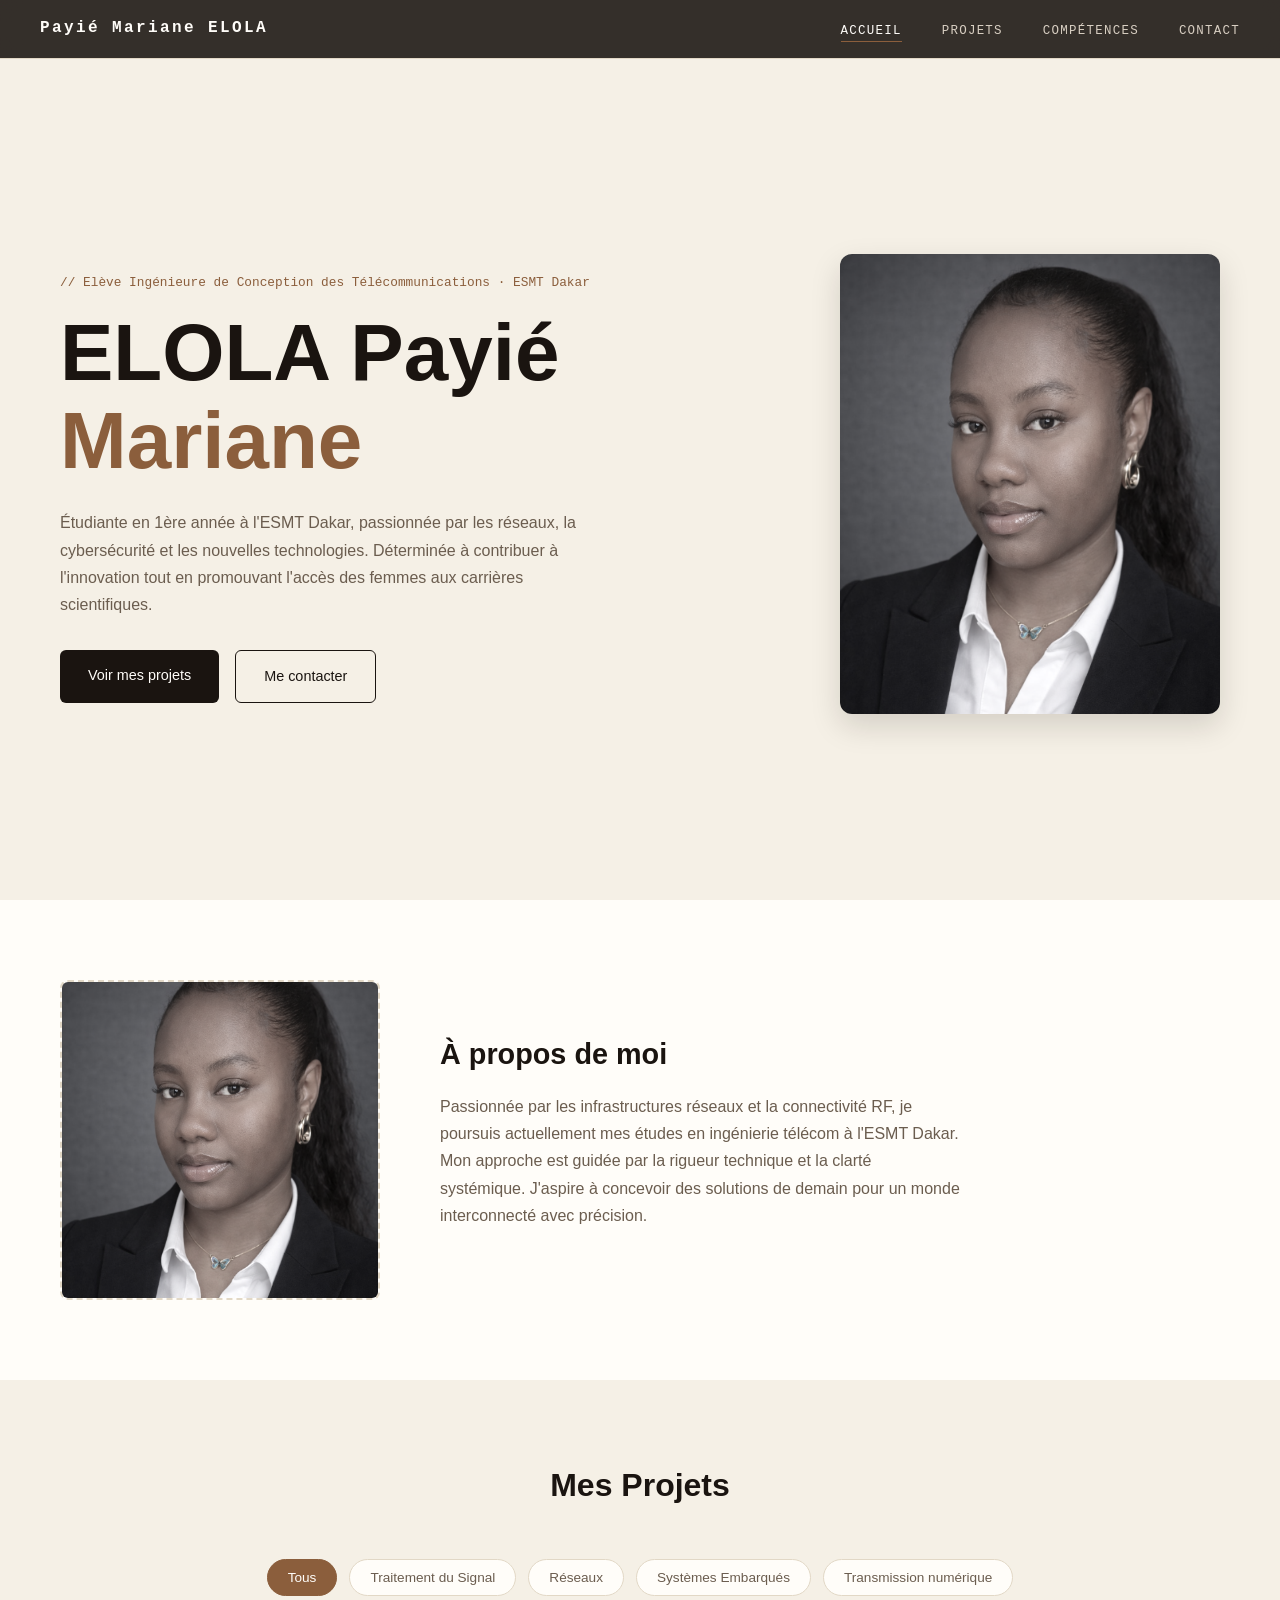
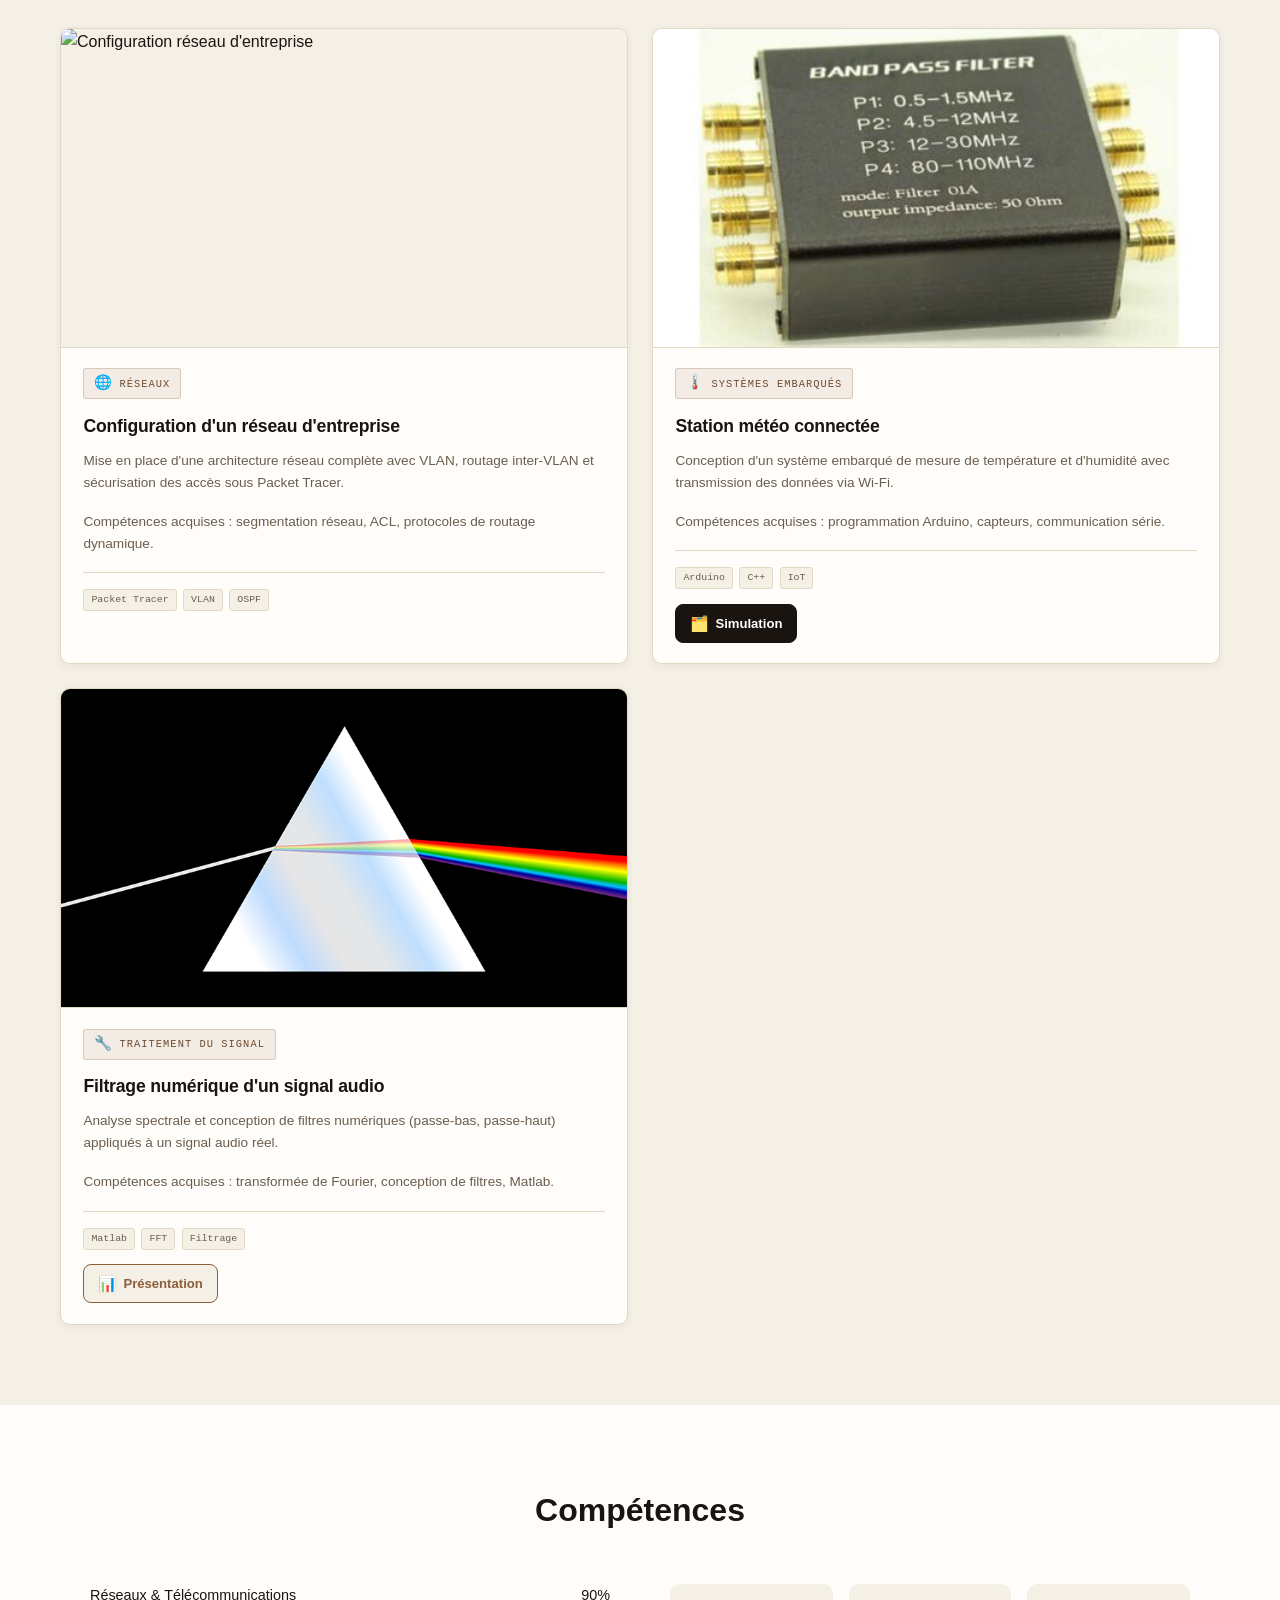
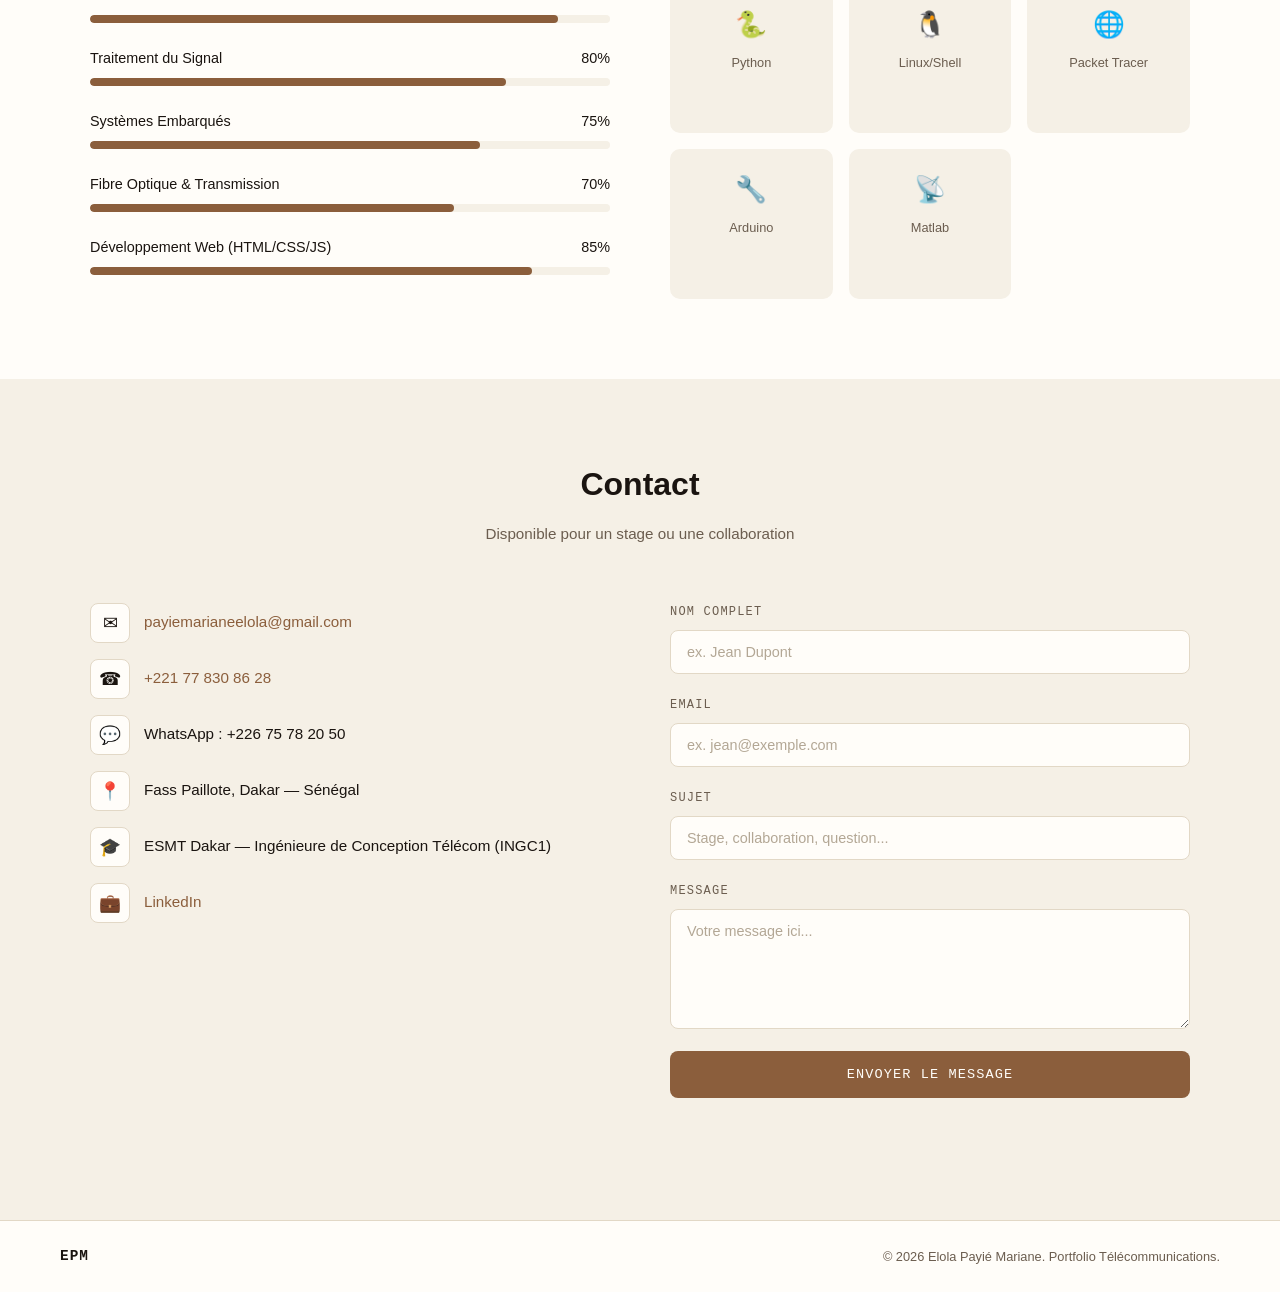
==== index.html @ bab3299c "Rename index_1.html to index.html" ====
<!doctype html>
<html lang="fr">
<head>
    <meta charset="utf-8">
    <meta name="viewport" content="width=device-width, initial-scale=1">
    <title>Elola Payié Mariane - Portfolio Télécommunications</title>
    <link rel="stylesheet" href="style.css">
</head>
<body>
  <!-- NAVBAR -->
  <header>
    <nav class="navbar">
      <a href="index.html" class="logo">Payié Mariane ELOLA</a>
      <button id="menuToggle" class="menu-toggle" aria-label="Ouvrir le menu de navigation" aria-expanded="false">
        <span></span>
        <span></span>
        <span></span>
      </button>
      <ul class="nav-links">
        <li><a href="#accueil" class="active">ACCUEIL</a></li>
        <li><a href="#projets">PROJETS</a></li>
        <li><a href="#competences">COMPÉTENCES</a></li>
        <li><a href="#contact">CONTACT</a></li>
      </ul>
    </nav>
  </header>

  <!-- HERO -->
  <section id="accueil" class="hero">
    <div class="hero-texte">
      <p class="surtitre">// Elève Ingénieure de Conception des Télécommunications · ESMT Dakar</p>
      <h1 class="titre-hero">
        ELOLA Payié<br>
        <span class="accent-bleu">Mariane</span>
      </h1>
      <p class="description-hero">
        Étudiante en 1ère année à l'ESMT Dakar, passionnée par les réseaux, la cybersécurité
        et les nouvelles technologies. Déterminée à contribuer à l'innovation tout en
        promouvant l'accès des femmes aux carrières scientifiques.
      </p>
      <div class="boutons-hero">
        <a href="#projets" class="btn btn-principal">Voir mes projets</a>
        <a href="#contact" class="btn btn-secondaire">Me contacter</a>
      </div>
    </div>

    <div class="hero-visuel">
      <img src="assets/photo-profil.png" alt="Elola Payié Mariane" class="photo-principale">
    </div>
  </section>

  <!-- À PROPOS -->
  <section id="apropos" class="apropos">
    <div class="apropos-image">
      <img src="assets/photo-profil.png" alt="Elola Payié Mariane">
    </div>
    <div class="apropos-texte">
      <h2>À propos de moi</h2>
      <p>
        Passionnée par les infrastructures réseaux et la connectivité RF, je poursuis actuellement
        mes études en ingénierie télécom à l'ESMT Dakar. Mon approche est guidée par la rigueur
        technique et la clarté systémique. J'aspire à concevoir des solutions de demain pour un
        monde interconnecté avec précision.
      </p>
    </div>
  </section>

  <!-- PROJETS -->
  <section id="projets" class="section-projets">
    <h2 class="titre-section">Mes Projets</h2>

    <!-- Onglets de filtre par matière -->
    <div class="tabs-nav">
      <button class="tab-btn active" data-filtre="tous">Tous</button>
      <button class="tab-btn" data-filtre="signal">Traitement du Signal</button>
      <button class="tab-btn" data-filtre="reseaux">Réseaux</button>
      <button class="tab-btn" data-filtre="embarque">Systèmes Embarqués</button>
      <button class="tab-btn" data-filtre="fibre">Transmission numérique</button>
    </div>

   
    <div class="grille-projets-portfolio">

      <!-- PROJET 1 -->
      <div class="carte-projet-portfolio" data-categorie="reseaux">
        <div class="image-projet-placeholder">
          <img src="assets/projets/doc_6a4921a5d332b4.07834984.pkt" alt="Configuration réseau d'entreprise">
        </div>
        <div class="contenu-carte-projet">
          <div class="badge-categorie">
            <span class="icone-badge">🌐</span>
            RÉSEAUX
          </div>
          <h3>Configuration d'un réseau d'entreprise</h3>
          <p>Mise en place d'une architecture réseau complète avec VLAN, routage inter-VLAN et sécurisation des accès sous Packet Tracer.</p>
          <p class="competences-projet">Compétences acquises : segmentation réseau, ACL, protocoles de routage dynamique.</p>
          <div class="tags-technologies">
            <span class="tag-tech">Packet Tracer</span>
            <span class="tag-tech">VLAN</span>
            <span class="tag-tech">OSPF</span>
          </div>
        </div>
      </div>

      <!-- PROJET 2 -->
      <div class="carte-projet-portfolio" data-categorie="embarque">
        <div class="image-projet-placeholder">
          <img src="assets/projets/exemple-embarque.jpg" alt="Système embarqué Arduino">
        </div>
        <div class="contenu-carte-projet">
          <div class="badge-categorie">
            <span class="icone-badge">🌡️</span>
            SYSTÈMES EMBARQUÉS
          </div>
          <h3>Station météo connectée</h3>
          <p>Conception d'un système embarqué de mesure de température et d'humidité avec transmission des données via Wi-Fi.</p>
          <p class="competences-projet">Compétences acquises : programmation Arduino, capteurs, communication série.</p>
          <div class="tags-technologies">
            <span class="tag-tech">Arduino</span>
            <span class="tag-tech">C++</span>
            <span class="tag-tech">IoT</span>
          </div>
          <div class="liens-documents-projet">
            <a href="assets/documents/Rapport_dht11.pdf" target="_blank" class="lien-document lien-document-principal">
              <span class="icone-document">🗂️</span> Simulation
            </a>
          </div>
        </div>
      </div>

      <!-- PROJET 3 -->
      <div class="carte-projet-portfolio" data-categorie="signal">
        <div class="image-projet-placeholder">
          <img src="assets/projets/exemple-signal.jpg" alt="Traitement du signal Matlab">
        </div>
        <div class="contenu-carte-projet">
          <div class="badge-categorie">
            <span class="icone-badge">🔧</span>
            TRAITEMENT DU SIGNAL
          </div>
          <h3>Filtrage numérique d'un signal audio</h3>
          <p>Analyse spectrale et conception de filtres numériques (passe-bas, passe-haut) appliqués à un signal audio réel.</p>
          <p class="competences-projet">Compétences acquises : transformée de Fourier, conception de filtres, Matlab.</p>
          <div class="tags-technologies">
            <span class="tag-tech">Matlab</span>
            <span class="tag-tech">FFT</span>
            <span class="tag-tech">Filtrage</span>
          </div>
          <div class="liens-documents-projet">
            <a href="assets/documents/doc_6a491d447d8225.35027566.pdf" target="_blank" class="lien-document lien-document-secondaire">
              <span class="icone-document">📊</span> Présentation
            </a>
          </div>
        </div>
      </div>

    </div>

    <p class="message-vide" id="messageAucunProjet" style="display: none;">
      Aucun projet dans cette matière pour le moment.
    </p>
  </section>

  <!-- COMPÉTENCES -->
<section id="competences" class="section-competences">
  <h2 class="titre-section">Compétences</h2>

  <div class="bloc-competences">

    <div class="barres-competences">
      <div class="barre-item">
        <div class="barre-label">
          <span>Réseaux &amp; Télécommunications</span>
          <span>90%</span>
        </div>
        <div class="barre-fond">
          <div class="barre-remplissage" style="width: 90%;"></div>
        </div>
      </div>

      <div class="barre-item">
        <div class="barre-label">
          <span>Traitement du Signal</span>
          <span>80%</span>
        </div>
        <div class="barre-fond">
          <div class="barre-remplissage" style="width: 80%;"></div>
        </div>
      </div>

      <div class="barre-item">
        <div class="barre-label">
          <span>Systèmes Embarqués</span>
          <span>75%</span>
        </div>
        <div class="barre-fond">
          <div class="barre-remplissage" style="width: 75%;"></div>
        </div>
      </div>

      <div class="barre-item">
        <div class="barre-label">
          <span>Fibre Optique &amp; Transmission</span>
          <span>70%</span>
        </div>
        <div class="barre-fond">
          <div class="barre-remplissage" style="width: 70%;"></div>
        </div>
      </div>

      <div class="barre-item">
        <div class="barre-label">
          <span>Développement Web (HTML/CSS/JS)</span>
          <span>85%</span>
        </div>
        <div class="barre-fond">
          <div class="barre-remplissage" style="width: 85%;"></div>
        </div>
      </div>
    </div>

    <div class="grille-outils">
      <div class="carte-outil"><span class="icone-outil">🐍</span><span>Python</span></div>
      <div class="carte-outil"><span class="icone-outil">🐧</span><span>Linux/Shell</span></div>
      <div class="carte-outil"><span class="icone-outil">🌐</span><span>Packet Tracer</span></div>
      <div class="carte-outil"><span class="icone-outil">🔧</span><span>Arduino</span></div>
      <div class="carte-outil"><span class="icone-outil">📡</span><span>Matlab</span></div>
    </div>
  </div>
</section>

  <!-- CONTACT -->
  <section id="contact" class="section contact">
    <div class="section-header">
      <h2>Contact</h2>
      <p class="section-sub">Disponible pour un stage ou une collaboration</p>
    </div>

    <div class="contact-layout">
      <div class="contact-info">
        <ul class="contact-list">
          <li>
            <span class="contact-icon">✉</span>
            <a href="mailto:payiemarianeelola@gmail.com">payiemarianeelola@gmail.com</a>
          </li>
          <li>
            <span class="contact-icon">☎</span>
            <a href="tel:+221778308628">+221 77 830 86 28</a>
          </li>
          <li>
            <span class="contact-icon">💬</span>
            <span>WhatsApp : +226 75 78 20 50</span>
          </li>
          <li>
            <span class="contact-icon">📍</span>
            <span>Fass Paillote, Dakar — Sénégal</span>
          </li>
          <li>
            <span class="contact-icon">🎓</span>
            <span>ESMT Dakar — Ingénieure de Conception Télécom (INGC1)</span>
          </li>
          <li>
            <span class="contact-icon">💼</span>
            <a href="https://www.linkedin.com/in/payié-mariane-elola-85a062267" target="_blank">LinkedIn</a>
          </li>
        </ul>
      </div>

      <!--
        FORMULAIRE via Formspree (aucun serveur nécessaire) :
        1. Crée un compte sur https://formspree.io
        2. Crée un "Form", copie l'URL du type https://formspree.io/f/xxxxxxx
        3. Remplace l'URL ci-dessous (action) par la tienne
      -->
      <form class="contact-form" id="contactForm" action="https://formspree.io/f/xkolazkb" method="POST" novalidate>
        <div class="form-group">
          <label for="name">Nom complet</label>
          <input type="text" id="name" name="name" placeholder="ex. Jean Dupont" required>
        </div>
        <div class="form-group">
          <label for="email">Email</label>
          <input type="email" id="email" name="_replyto" placeholder="ex. jean@exemple.com" required>
        </div>
        <div class="form-group">
          <label for="sujet">Sujet</label>
          <input type="text" id="sujet" name="_subject" placeholder="Stage, collaboration, question...">
        </div>
        <div class="form-group">
          <label for="message">Message</label>
          <textarea id="message" name="message" rows="5" placeholder="Votre message ici..." required></textarea>
        </div>
        <button type="submit" class="btn btn-primary full-width">Envoyer le message</button>
        <p class="form-note" id="formNote" role="status" aria-live="polite"></p>
      </form>
    </div>
  </section>

  <!-- FOOTER -->
  <footer class="footer-portfolio">
    <span class="logo-footer">EPM</span>
    <span class="copyright">&copy; 2026 Elola Payié Mariane. Portfolio Télécommunications.</span>
  </footer>

  <script src="js/app.js" defer></script>
</body>
</html>
---- style.css ----
/* ===========================================
   VARIABLES - BEIGE / NOIR / MARRON
   =========================================== */
:root {
  --fond: #f5f0e6;
  --blanc: #fffdf9;
  --navy: #1a1410;
  --bleu-accent: #8b5e3c;
  --bleu-accent-fonce: #6e4a2f;
  --texte-gris: #6b5d4f;
  --bordure: #e2d8c6;  
}

* {
  margin: 0;
  padding: 0;
  box-sizing: border-box;
}

body {
  font-family: 'Segoe UI', Arial, sans-serif;
  background-color: var(--fond);
  color: var(--navy);
  line-height: 1.6;
  padding-top: 76px;
}

a {
  text-decoration: none;
  color: inherit;
}
/* ===========================================
   NAVBAR
   =========================================== */
.navbar {
  position: fixed;
  top: 0; left: 0; right: 0;
  z-index: 100;
  display: flex;
  align-items: center;
  justify-content: space-between;
  padding: 1rem 2.5rem;
  background: rgba(26, 20, 16, 0.88);
  backdrop-filter: blur(12px);
  border-bottom: 1px solid var(--bordure);
  transition: 0.25s ease;
}

.navbar.scrolled {
  padding: 0.7rem 2.5rem;
  border-bottom-color: rgba(139, 94, 60, 0.35);
}

.logo {
  font-family: 'Courier New', monospace;
  font-size: 1rem;
  font-weight: 700;
  letter-spacing: 0.15em;
  color: var(--blanc);
  cursor: pointer;
  transition: color 0.25s ease;
}

.logo:hover {
  color: var(--bleu-accent);
}

.nav-links {
  list-style: none;
  display: flex;
  align-items: center;
  gap: 2.5rem;
}

.nav-links a {
  font-family: 'Courier New', monospace;
  font-size: 0.78rem;
  letter-spacing: 0.1em;
  color: #d8cfc2;
  text-transform: uppercase;
  transition: color 0.25s ease;
  position: relative;
}

.nav-links a::after {
  content: '';
  position: absolute;
  bottom: -4px; left: 0;
  width: 0; height: 1px;
  background: var(--bleu-accent);
  transition: width 0.25s ease;
}

.nav-links a:hover,
.nav-links a.active {
  color: var(--blanc);
}

.nav-links a:hover::after,
.nav-links a.active::after {
  width: 100%;
}

.menu-toggle {
  display: none;
  flex-direction: column;
  gap: 5px;
  background: none;
  border: none;
  cursor: pointer;
  padding: 4px;
  z-index: 101;
}

.menu-toggle span {
  display: block;
  width: 24px;
  height: 2px;
  background: var(--blanc);
  border-radius: 2px;
  transition: 0.25s ease;
}
/* ===========================================
   HERO
   =========================================== */
.hero {
    display: flex;
    align-items: center;
    justify-content: space-between;
    gap: 60px;
    padding: 80px 60px;
    background-color: var(--fond);
    min-height: calc(100vh - 76px);
}

.hero-texte {
  max-width: 560px;
}

.surtitre {
  color: var(--bleu-accent);
  font-family: 'Courier New', monospace;
  font-size: 0.8rem;
  margin-bottom: 16px;
}

.titre-hero {
  font-size: 5rem;
  font-weight: 800;
  color: var(--navy);
  line-height: 1.1;
  margin-bottom: 24px;
}

.accent-bleu {
  color: var(--bleu-accent);
}

.description-hero {
  color: var(--texte-gris);
  font-size: 1rem;
  line-height: 1.7;
  margin-bottom: 32px;
}

.boutons-hero {
  display: flex;
  gap: 16px;
}

.btn {
  padding: 14px 28px;
  border-radius: 6px;
  font-size: 0.9rem;
  border: none;
  cursor: pointer;
  font-family: inherit;
}

.btn-principal {
  background-color: var(--navy);
  color: var(--blanc);
}

.btn-principal:hover {
  background-color: var(--bleu-accent-fonce);
}

.btn-secondaire {
  background-color: transparent;
  border: 1px solid var(--navy);
  color: var(--navy);
}

.btn-secondaire:hover {
  background-color: var(--navy);
  color: var(--blanc);
}

.hero-visuel {
  flex-shrink: 0;
}

.photo-principale {
  width: 380px;
  height: 460px;
  object-fit: cover;
  border-radius: 12px;
  box-shadow: 0 12px 30px rgba(26, 20, 16, 0.15);
}

/* ===========================================
   TITRES DE SECTION / TAGS (communs)
   =========================================== */
.titre-section {
  text-align: center;
  font-size: 2rem;
  color: var(--navy);
  margin-bottom: 48px;
}

.tag {
  display: inline-block;
  background-color: var(--fond);
  color: var(--texte-gris);
  font-size: 0.78rem;
  padding: 6px 14px;
  border-radius: 20px;
  border: 1px solid var(--bordure);
}
/* ===========================================
   À PROPOS
   =========================================== */
.apropos {
  display: flex;
  align-items: center;
  gap: 60px;
  padding: 80px 60px;
  background-color: var(--blanc);
  }

.apropos-image {
  flex-shrink: 0;
  width: 320px;
  height: 320px;
  border: 2px dashed var(--bordure);
  border-radius: 8px;
  overflow: hidden;
}

.apropos-image img {
  width: 100%;
  height: 100%;
  object-fit: cover;
}

.apropos-texte h2 {
  font-size: 1.8rem;
  color: var(--navy);
  margin-bottom: 16px;
}

.apropos-texte p {
  color: var(--texte-gris);
  line-height: 1.7;
  margin-bottom: 20px;
  max-width: 520px;
}

.tags-apropos {
  display: flex;
  gap: 10px;
  flex-wrap: wrap;
}
/* ===========================================
   PROJETS
   =========================================== */
.section-projets {
  padding: 80px 60px;
  background-color: var(--fond);
}

.grille-projets-portfolio {
  display: grid;
  grid-template-columns: repeat(auto-fill, minmax(380px, 1fr));
  gap: 1.5rem;
  max-width: 1350px;
  margin: 0 auto;
}

.carte-projet-portfolio {
  background-color: var(--blanc);
  border: 1px solid var(--bordure);
  border-radius: 10px;
  overflow: hidden;
  position: relative;
  box-shadow: 0 2px 8px rgba(26, 20, 16, 0.06);
  transition: transform 0.25s ease, 
  box-shadow 0.25s ease, border-color 0.25s ease;
}

.carte-projet-portfolio::before {
  content: '';
  position: absolute;
  top: 0; left: 0; right: 0;
  height: 2px;
  background: var(--bleu-accent);
  transform: scaleX(0);
  transform-origin: left;
  transition: transform 0.25s ease;
}

.carte-projet-portfolio:hover {
  border-color: rgba(139, 94, 60, 0.35);
  transform: translateY(-4px);
  box-shadow: 0 12px 40px rgba(139, 94, 60, 0.15);
}

.carte-projet-portfolio:hover::before {
  transform: scaleX(1);
}

/* Zone image en 16:9 */
.image-projet-placeholder {
  position: relative;
  aspect-ratio: 16 / 9;
  background-color: var(--fond);
  overflow: hidden;
  border-bottom: 1px solid var(--bordure);
}

.image-projet-placeholder img {
  width: 100%;
  height: 100%;
  object-fit: cover;
  position: absolute;
  inset: 0;
}

.contenu-carte-projet {
  padding: 1.3rem 1.4rem;
}
/* Badge de catégorie (haut de carte) */
.badge-categorie {
  display: inline-flex;
  align-items: center;
  gap: 6px;
  font-family: 'Courier New', monospace;
  font-size: 0.65rem;
  letter-spacing: 0.1em;
  text-transform: uppercase;
  padding: 3px 10px;
  border-radius: 3px;
  background: rgba(139, 94, 60, 0.1);
  color: var(--bleu-accent-fonce);
  border: 1px solid rgba(139, 94, 60, 0.25);
  margin-bottom: 0.8rem;
}
.icone-badge {
  font-size: 0.9rem;
}

.contenu-carte-projet h3 {
  font-size: 1.1rem;
  font-weight: 600;
  color: var(--navy);
  margin-bottom: 0.6rem;
  letter-spacing: -0.01em;
}

.contenu-carte-projet p {
  font-size: 0.85rem;
  color: var(--texte-gris);
  line-height: 1.6;
  margin-bottom: 1.1rem;
}
.competences-projet {
  font-size: 0.85rem;
  color: var(--texte-gris);
  line-height: 1.6;
  margin-bottom: 1.1rem;
}
/* Tags de technologies */
.tags-technologies {
  display: flex;
  gap: 0.4rem;
  flex-wrap: wrap;
  padding-top: 1rem;
  border-top: 1px solid var(--bordure);
  margin-bottom: 0.9rem;
}

.tag-tech {
  font-family: 'Courier New', monospace;
  font-size: 0.62rem;
  color: var(--texte-gris);
  background-color: var(--fond);
  padding: 2px 7px;
  border-radius: 3px;
  border: 1px solid var(--bordure);
}
/* Liens documents (rapport / présentation / simulation) */
.liens-documents-projet {
  display: flex;
  gap: 0.4rem;
  flex-wrap: wrap;
}

.lien-document {
  display: inline-flex;
  align-items: center;
  gap: 5px;
  font-size: 0.75rem;
  padding: 5px 12px;
  border-radius: 14px;
  border: 1px solid var(--bordure);
  color: var(--bleu-accent);
  background-color: var(--fond);
  transition: background-color 0.2s ease;
}

.lien-document:hover {
  background-color: var(--bordure);
}

.lien-document-principal {
  background-color: var(--bleu-accent);
  color: var(--blanc);
  border-color: var(--bleu-accent);
}

.lien-document-principal:hover {
  background-color: var(--bleu-accent-fonce);
}

.icone-document {
  font-size: 0.8rem;
}
/* ===========================================
   COMPÉTENCES
   =========================================== */
.section-competences {
  padding: 80px 60px;
  background-color: var(--blanc);
}

.bloc-competences {
  display: flex;
  gap: 60px;
  max-width: 1100px;
  margin: 0 auto;
  flex-wrap: wrap;
}

.barres-competences {
  flex: 1;
  min-width: 300px;
}

.barre-item {
  margin-bottom: 24px;
}

.barre-label {
  display: flex;
  justify-content: space-between;
  font-size: 0.9rem;
  color: var(--navy);
  margin-bottom: 8px;
}

.barre-fond {
  background-color: var(--fond);
  border-radius: 20px;
  height: 8px;
  overflow: hidden;
}

.barre-remplissage {
  background-color: var(--bleu-accent);
  height: 100%;
  border-radius: 20px;
  transition: width 1s ease;
}

.grille-outils {
  flex: 1;
  min-width: 300px;
  display: grid;
  grid-template-columns: repeat(3, 1fr);
  gap: 16px;
}

.carte-outil {
  display: flex;
  flex-direction: column;
  align-items: center;
  gap: 8px;
  padding: 20px 10px;
  background-color: var(--fond);
  border-radius: 10px;
  font-size: 0.8rem;
  color: var(--texte-gris);
  transition: background-color 0.2s ease, transform 0.2s ease;
}

.carte-outil:hover {
  background-color: var(--bordure);
  transform: translateY(-3px);
}

.icone-outil {
  font-size: 1.6rem;
}
/* ===========================================
   FOOTER
   =========================================== */
.footer-portfolio {
  display: flex;
  justify-content: space-between;
  align-items: center;
  padding: 24px 60px;
  background-color: var(--blanc);
  border-top: 1px solid var(--bordure);
}

.logo-footer {
  font-family: 'Courier New', monospace;
  font-weight: 700;
  color: var(--navy);
  font-size: 0.9rem;
  letter-spacing: 1px;
}

.copyright {
  color: var(--texte-gris);
  font-size: 0.8rem;
}
/* ===========================================
   CONTACT 
   =========================================== */
.section.contact {
  padding: 80px 60px;
  background-color: var(--fond);
}

.section-header {
  text-align: center;
  max-width: 600px;
  margin: 0 auto 56px;
}

.section-tag {
  display: block;
  font-family: 'Courier New', monospace;
  font-size: 0.85rem;
  letter-spacing: 0.15em;
  color: var(--bleu-accent);
  margin-bottom: 8px;
}

.section-header h2 {
  font-size: 2rem;
  color: var(--navy);
  margin-bottom: 12px;
}

.section-sub {
  color: var(--texte-gris);
  font-size: 0.95rem;
}

.contact-layout {
  display: flex;
  gap: 60px;
  max-width: 1100px;
  margin: 0 auto;
  flex-wrap: wrap;
}
/* COLONNE INFOS */
.contact-info {
  flex: 1;
  min-width: 280px;
}

.contact-intro {
  color: var(--texte-gris);
  line-height: 1.7;
  margin-bottom: 32px;
}

.contact-list {
  list-style: none;
  display: flex;
  flex-direction: column;
  gap: 16px;
}

.contact-list li {
  display: flex;
  align-items: center;
  gap: 14px;
}

.contact-icon {
  flex-shrink: 0;
  width: 40px;
  height: 40px;
  display: flex;
  align-items: center;
  justify-content: center;
  background-color: var(--blanc);
  border: 1px solid var(--bordure);
  border-radius: 8px;
  font-size: 1.1rem;
}

.contact-list li a {
  color: var(--bleu-accent);
  font-size: 0.95rem;
  transition: color 0.2s ease;
}

.contact-list li a:hover {
  color: var(--bleu-accent-fonce);
  text-decoration: underline;
}

.contact-list li span:not(.contact-icon) {
  color: var(--navy);
  font-size: 0.95rem;
}
/* COLONNE FORMULAIRE */
.contact-form {
  flex: 1;
  min-width: 320px;
  display: flex;
  flex-direction: column;
  gap: 22px;
}

.form-group {
  display: flex;
  flex-direction: column;
}

.form-group label {
  font-family: 'Courier New', monospace;
  font-size: 0.75rem;
  letter-spacing: 0.1em;
  text-transform: uppercase;
  color: var(--texte-gris);
  margin-bottom: 8px;
}

.form-group input,
.form-group textarea {
  padding: 13px 16px;
  border: 1px solid var(--bordure);
  border-radius: 8px;
  background-color: var(--blanc);
  font-family: inherit;
  font-size: 0.9rem;
  color: var(--navy);
  transition: border-color 0.2s ease, box-shadow 0.2s ease;
}

.form-group input::placeholder,
.form-group textarea::placeholder {
  color: #b3a795;
}

.form-group input:focus,
.form-group textarea:focus {
  outline: none;
  border-color: var(--bleu-accent);
  box-shadow: 0 0 0 3px rgba(139, 94, 60, 0.12);
}

.form-group textarea {
  resize: vertical;
  min-height: 120px;
}

.btn-primary.full-width {
  width: 100%;
  background-color: var(--bleu-accent);
  color: var(--blanc);
  padding: 16px;
  border-radius: 8px;
  font-family: 'Courier New', monospace;
  font-size: 0.85rem;
  letter-spacing: 0.08em;
  text-transform: uppercase;
  border: none;
  cursor: pointer;
  transition: background-color 0.2s ease;
}

.btn-primary.full-width:hover {
  background-color: var(--bleu-accent-fonce);
}

.form-note {
  font-size: 0.85rem;
  color: var(--texte-gris);
  text-align: center;
  min-height: 20px;
}
/* ===========================================
   REVEAL AU SCROLL
   =========================================== */
.reveal {
  opacity: 0;
  transform: translateY(24px);
  transition: opacity 0.6s ease, transform 0.6s ease;
}

.reveal.visible {
  opacity: 1;
  transform: translateY(0);
}
/* ===========================================
   ONGLETS (tabs)
   =========================================== */
.tabs-nav {
  display: flex;
  gap: 12px;
  justify-content: center;
  margin-bottom: 32px;
  flex-wrap: wrap;
}

.tab-btn {
  padding: 10px 20px;
  border: 1px solid var(--bordure);
  border-radius: 20px;
  background-color: var(--blanc);
  color: var(--texte-gris);
  font-size: 0.85rem;
  cursor: pointer;
  transition: 0.2s ease;
}

.tab-btn.active,
.tab-btn:hover {
  background-color: var(--bleu-accent);
  color: var(--blanc);
  border-color: var(--bleu-accent);
}

.module-panel.active {
  display: block;
}
/* ===========================================
   RESPONSIVE
   =========================================== */
@media (max-width: 900px) {
  .hero {
    flex-direction: column;
    padding: 48px 24px;
    text-align: center;
  }

  .hero-visuel {
    order: -1;
  }

  .photo-principale {
    width: 240px;
    height: 240px;
    border-radius: 50%;
  }

  .boutons-hero {
    justify-content: center;
  }

  .titre-hero {
    font-size: 2.8rem;
  }

  .hero-texte {
    max-width: 100%;
  }

  .apropos,
  .section-competences {
  padding: 48px 24px;
}

.bloc-competences {
  flex-direction: column;
}

  .section.contact {
    padding: 48px 24px;
  }

  .contact-layout {
    flex-direction: column;
    gap: 40px;
  }


  .apropos-image {
    width: 100%;
    height: 260px;
  }

  .section-projets,

  .footer-portfolio {
    flex-direction: column;
    gap: 10px;
    text-align: center;
    padding: 20px;
  }

  .navbar {
    padding: 0.9rem 1.2rem;
  }

  .logo {
    font-size: 0.9rem;
    letter-spacing: 0.08em;
  }

  .menu-toggle {
    display: flex;
  }

  .nav-links {
    position: fixed;
    top: 76px;
    left: 0;
    right: 0;
    flex-direction: column;
    background: rgba(26, 20, 16, 0.97);
    padding: 0 24px;
    gap: 20px;
    max-height: 0;
    opacity: 0;
    overflow: hidden;
    pointer-events: none;
    transition: max-height 0.3s ease, opacity 0.25s ease, padding 0.3s ease;
  }

  .nav-links.open {
    max-height: 400px;
    opacity: 1;
    padding: 24px;
    pointer-events: auto;
  }
}
/* ===========================================
   ESPACE ADMIN — CONTENU GÉNÉRAL
   =========================================== */
.contenu {
  max-width: 1100px;
  margin: 0 auto;
  padding: 60px 24px;
}

.contenu h1 {
  font-size: 1.8rem;
  color: var(--navy);
  margin-bottom: 32px;
}

.contenu-connexion {
  max-width: 420px;
  padding: 100px 24px;
}
/* ===========================================
   FORMULAIRE DE CONNEXION
   =========================================== */
.formulaire-connexion {
  display: flex;
  flex-direction: column;
  gap: 6px;
  background-color: var(--blanc);
  border: 1px solid var(--bordure);
  border-radius: 10px;
  padding: 32px;
}

.formulaire-connexion label {
  font-size: 0.8rem;
  letter-spacing: 0.05em;
  color: var(--texte-gris);
  margin-top: 14px;
}

.formulaire-connexion input {
  padding: 12px 14px;
  border: 1px solid var(--bordure);
  border-radius: 6px;
  background-color: var(--fond);
  font-family: inherit;
  font-size: 0.9rem;
  color: var(--navy);
  margin-top: 6px;
}

.formulaire-connexion input:focus {
  outline: none;
  border-color: var(--bleu-accent);
}

.btn-valider {
  margin-top: 24px;
  background-color: var(--navy);
  color: var(--blanc);
  padding: 12px 20px;
  border-radius: 6px;
  text-align: center;
  display: inline-block;
  transition: background-color 0.25s ease;
}

.btn-valider:hover {
  background-color: var(--bleu-accent-fonce);
}

.message-erreur {
  color: #b3261e;
  background-color: #fbe9e7;
  border: 1px solid #f2c2bc;
  border-radius: 6px;
  padding: 10px 14px;
  font-size: 0.85rem;
  margin-top: 20px;
}

.message-succes {
  color: #2e7d32;
  background-color: #e8f5e9;
  border: 1px solid #c3e6c5;
  border-radius: 6px;
  padding: 10px 14px;
  font-size: 0.85rem;
  margin-top: 20px;
}

/* ===========================================
   FORMULAIRES ADMIN (ajouter / modifier un projet)
   =========================================== */
.page-formulaire {
  max-width: 640px;
  margin: 0 auto;
  padding: 60px 24px;
}

.section-documents-existants {
  max-width: 640px;
  margin: 32px auto 0;
  padding: 0 24px;
}

.sous-titre-section {
  font-size: 1.1rem;
  color: var(--navy);
  margin-bottom: 12px;
}

.formulaire-admin {
  display: flex;
  flex-direction: column;
  gap: 20px;
  background-color: var(--blanc);
  border: 1px solid var(--bordure);
  border-radius: 10px;
  padding: 32px;
}

.formulaire-admin .btn {
  align-self: flex-start;
}

.champ-groupe {
  flex: 1;
  min-width: 200px;
  display: flex;
  flex-direction: column;
}

.champ-groupe label {
  font-size: 0.75rem;
  letter-spacing: 1px;
  color: var(--texte-gris);
  margin-bottom: 6px;
}

.champ-groupe input,
.champ-groupe textarea,
.champ-groupe select {
  padding: 12px 14px;
  border: 1px solid var(--bordure);
  border-radius: 6px;
  background-color: var(--blanc);
  font-family: inherit;
  font-size: 0.9rem;
  color: var(--navy);
}

.champ-groupe input:focus,
.champ-groupe textarea:focus,
.champ-groupe select:focus {
  outline: none;
  border-color: var(--bleu-accent);
}

.champ-groupe input[type="file"] {
  padding: 8px;
  cursor: pointer;
}

/* Bouton "Choisir un fichier" - stylisé via le pseudo-élément du navigateur */
.champ-groupe input[type="file"]::file-selector-button,
.champ-groupe input[type="file"]::-webkit-file-upload-button {
  background-color: var(--navy);
  color: var(--blanc);
  border: none;
  border-radius: 6px;
  padding: 8px 14px;
  font-family: inherit;
  font-size: 0.82rem;
  cursor: pointer;
  margin-right: 12px;
  transition: background-color 0.2s ease;
}

.champ-groupe input[type="file"]::file-selector-button:hover,
.champ-groupe input[type="file"]::-webkit-file-upload-button:hover {
  background-color: var(--bleu-accent-fonce);
}

/* Flèche personnalisée pour le menu déroulant "Matière" */
.champ-groupe select {
  appearance: none;
  -webkit-appearance: none;
  -moz-appearance: none;
  background-image: url("data:image/svg+xml;utf8,<svg xmlns='http://www.w3.org/2000/svg' viewBox='0 0 20 20' fill='%236b5d4f'><path d='M5.25 7.5l4.75 5 4.75-5z'/></svg>");
  background-repeat: no-repeat;
  background-position: right 14px center;
  background-size: 14px;
  padding-right: 38px;
  cursor: pointer;
}

.apercu-image {
  width: 100%;
  max-width: 260px;
  border-radius: 8px;
  border: 1px solid var(--bordure);
  margin-top: 8px;
  object-fit: cover;
}

/* ===========================================
   TABLEAU DE BORD ADMIN
   =========================================== */
.barre-actions-admin {
  margin-bottom: 32px;
}

.grille-projets {
  display: grid;
  grid-template-columns: repeat(auto-fit, minmax(260px, 1fr));
  gap: 24px;
}

.carte-projet {
  background-color: var(--blanc);
  border: 1px solid var(--bordure);
  border-radius: 10px;
  overflow: hidden;
  display: flex;
  flex-direction: column;
}

.image-projet {
  width: 100%;
  height: 190px;
  object-fit: cover;
  object-position: center;
  border-bottom: 1px solid var(--bordure);
}

.libelle-projet {
  font-size: 1.05rem;
  color: var(--navy);
  padding: 16px 18px 6px;
}

.description-courte {
  color: var(--texte-gris);
  font-size: 0.85rem;
  line-height: 1.5;
  padding: 0 18px 16px;
  flex-grow: 1;
}

.actions-admin {
  display: flex;
  gap: 10px;
  padding: 0 18px 18px;
}

.btn-modifier,
.btn-supprimer {
  flex: 1;
  text-align: center;
  padding: 9px 14px;
  border-radius: 6px;
  font-size: 0.82rem;
  border: none;
  cursor: pointer;
  font-family: inherit;
  transition: background-color 0.2s ease;
}

.btn-modifier {
  background-color: var(--fond);
  color: var(--navy);
  border: 1px solid var(--bordure);
}

.btn-modifier:hover {
  background-color: var(--bordure);
}

.btn-supprimer {
  background-color: #fbe9e7;
  color: #b3261e;
}

.btn-supprimer:hover {
  background-color: #f2c2bc;
}

.form-suppression {
  flex: 1;
}

.form-suppression .btn-supprimer {
  width: 100%;
}

.liste-documents {
  list-style: none;
  display: flex;
  flex-direction: column;
  gap: 8px;
  margin-top: 6px;
}

.liste-documents li {
  display: flex;
  align-items: center;
  justify-content: space-between;
  background-color: var(--fond);
  border: 1px solid var(--bordure);
  border-radius: 6px;
  padding: 8px 12px;
}

.liste-documents li a {
  color: var(--bleu-accent);
  font-size: 0.85rem;
}

.liste-documents li a:hover {
  text-decoration: underline;
}

.btn-suppr-doc {
  background: none;
  border: none;
  color: #a13d3d;
  cursor: pointer;
  font-size: 0.9rem;
  padding: 2px 6px;
}

.form-suppression-document {
  display: flex;
}

.texte-discret {
  color: var(--texte-gris);
  font-size: 0.85rem;
  font-style: italic;
}

.liens-documents-projet {
  display: flex;
  gap: 10px;
  flex-wrap: wrap;
  padding: 0;
}

.lien-document {
  display: inline-flex;
  align-items: center;
  gap: 6px;
  font-size: 0.82rem;
  font-weight: 600;
  border-radius: 8px;
  padding: 8px 14px;
  transition: background-color 0.2s ease, transform 0.2s ease;
}

/* Rapport / Présentation : boutons secondaires, clairs */
.lien-document-secondaire {
  background-color: var(--fond);
  border: 1px solid var(--bleu-accent);
  color: var(--bleu-accent);
}

.lien-document-secondaire:hover {
  background-color: var(--bleu-accent);
  color: var(--blanc);
  transform: translateY(-2px);
}

/* Simulation / fichier de travail : bouton principal, foncé */
.lien-document-principal {
  background-color: var(--navy);
  border: 1px solid var(--navy);
  color: var(--blanc);
}

.lien-document-principal:hover {
  background-color: var(--bleu-accent-fonce);
  transform: translateY(-2px);
}

.icone-document {
  font-size: 0.95rem;
  line-height: 1;
}
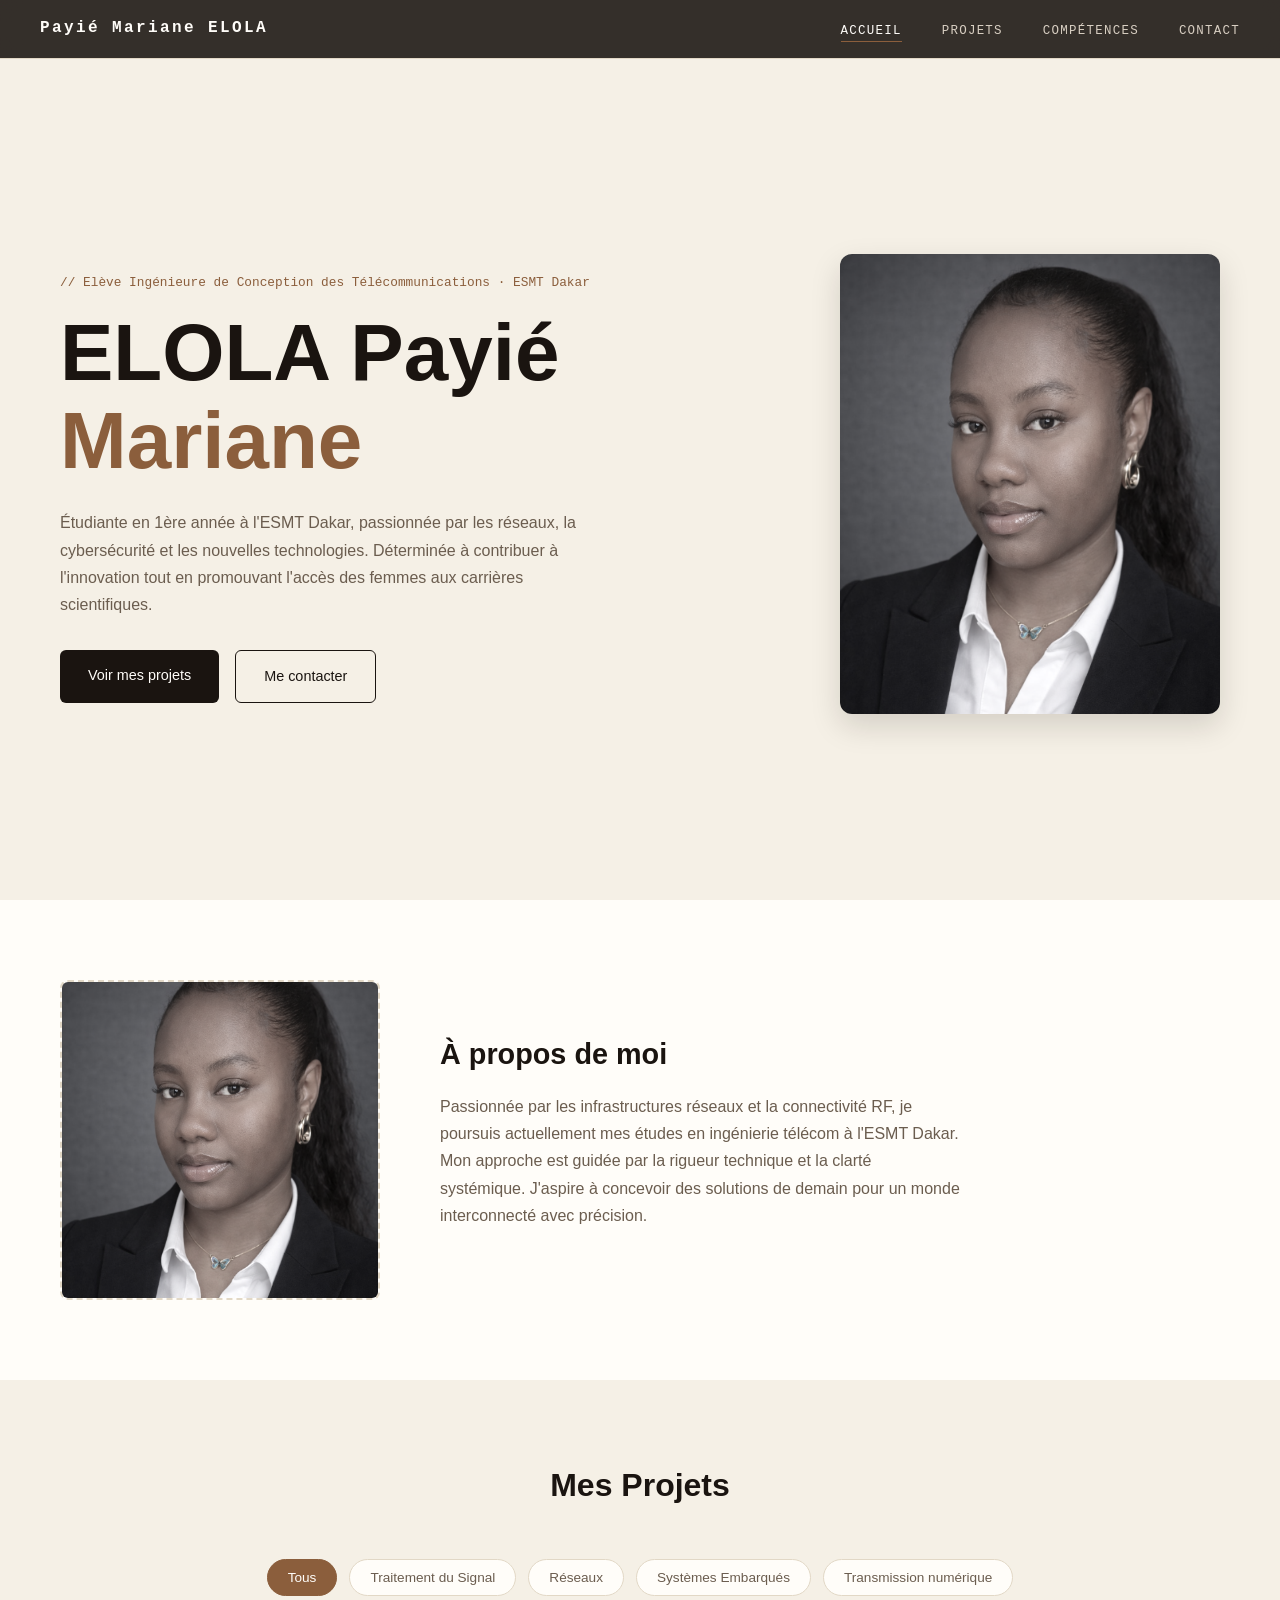
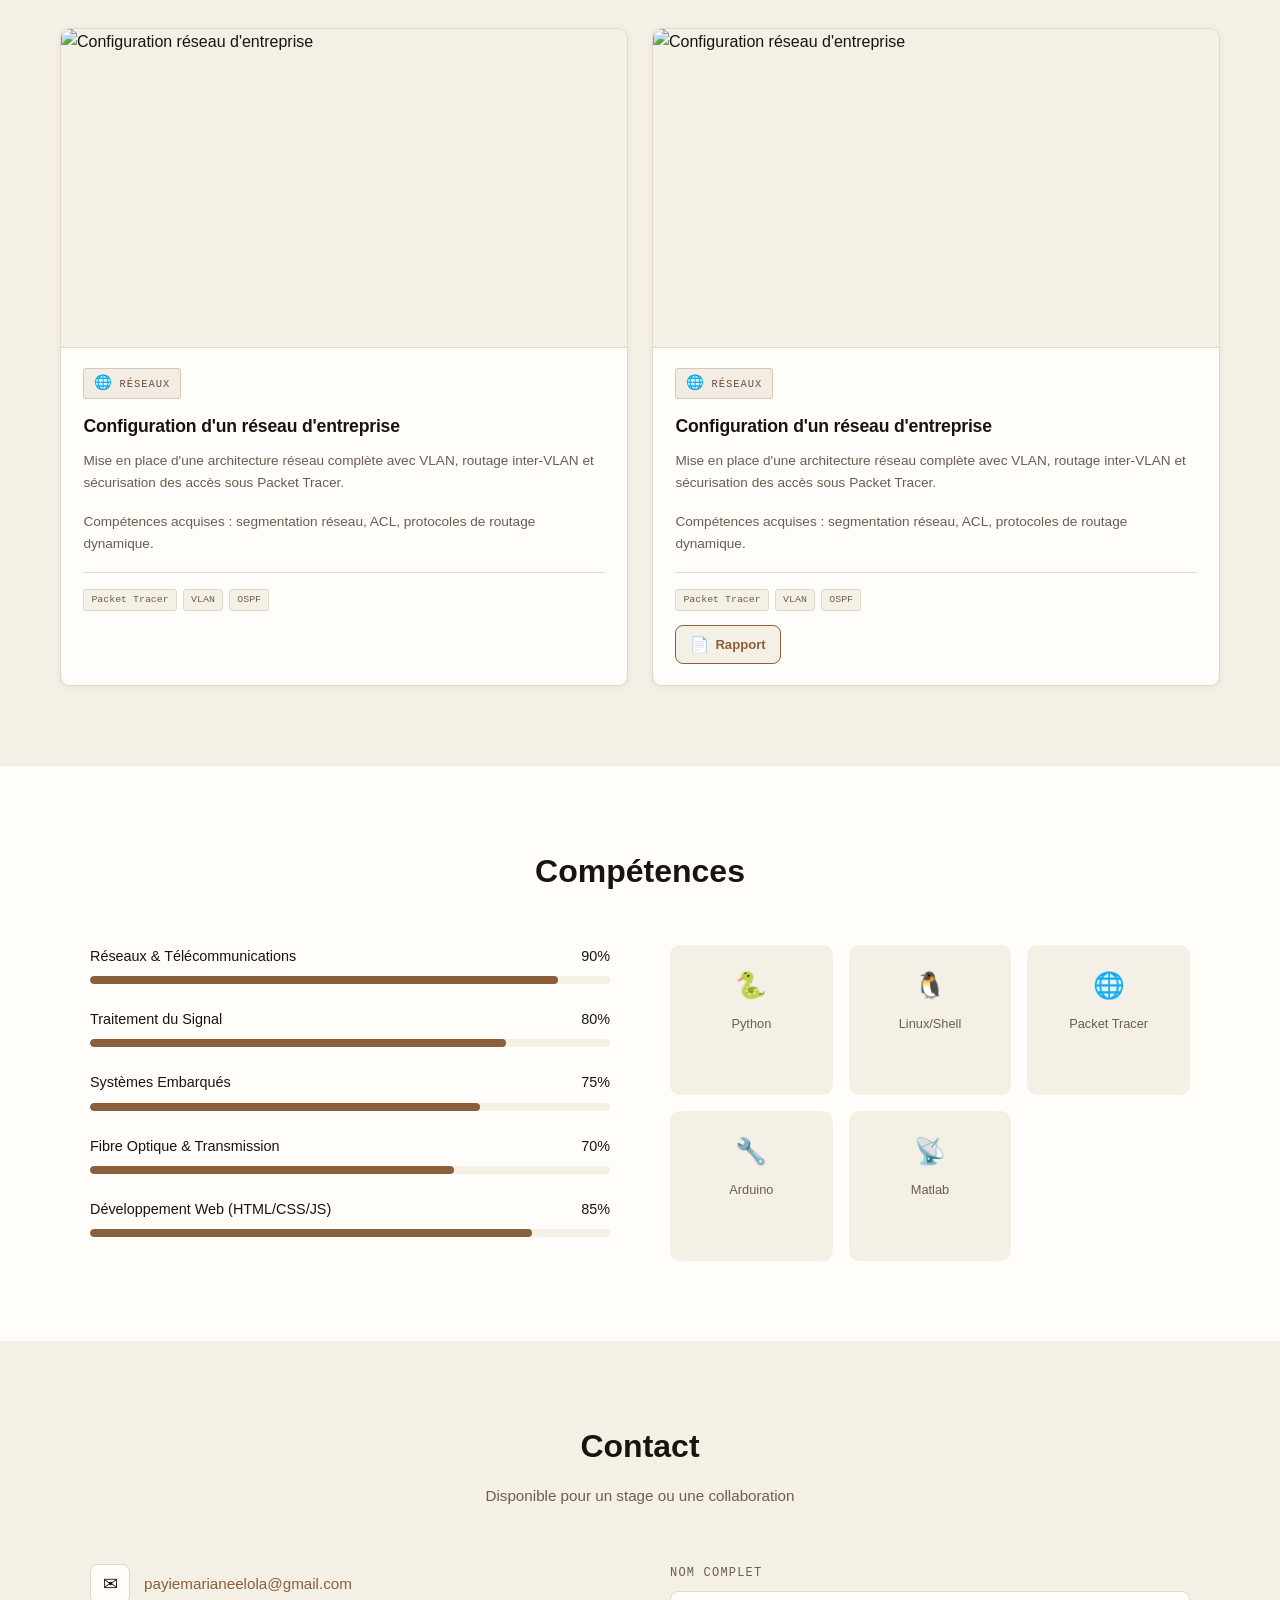
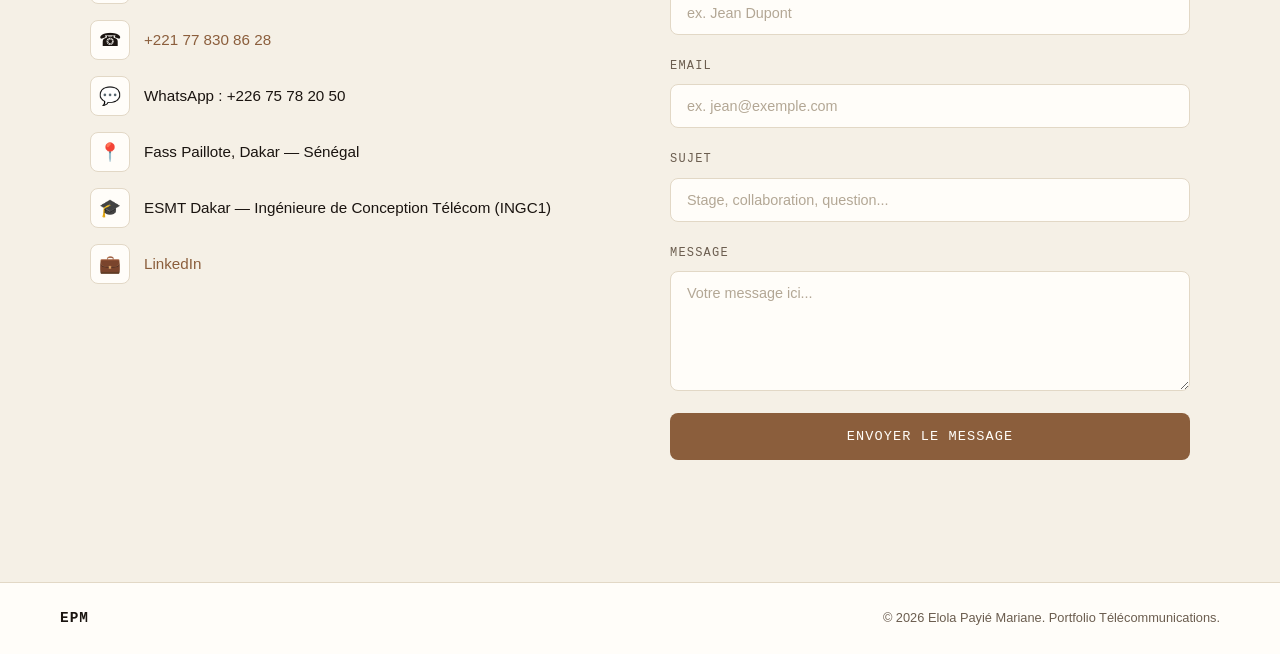
==== commit f6d675fd: "Update index.html" ====
--- a/index.html
+++ b/index.html
@@ -84,7 +84,7 @@
       <!-- PROJET 1 -->
       <div class="carte-projet-portfolio" data-categorie="reseaux">
         <div class="image-projet-placeholder">
-          <img src="assets/projets/doc_6a4921a5d332b4.07834984.pkt" alt="Configuration réseau d'entreprise">
+          <img src="assets/projets/exemple-reseaux.png doc_6a4921a5d332b4.07834984.pkt" alt="Configuration réseau d'entreprise">
         </div>
         <div class="contenu-carte-projet">
           <div class="badge-categorie">
@@ -103,52 +103,26 @@
       </div>
 
       <!-- PROJET 2 -->
-      <div class="carte-projet-portfolio" data-categorie="embarque">
+      <div class="carte-projet-portfolio" data-categorie="reseaux">
         <div class="image-projet-placeholder">
-          <img src="assets/projets/exemple-embarque.jpg" alt="Système embarqué Arduino">
+          <img src="assets/projets/exemple-reseaux.jpg" alt="Configuration réseau d'entreprise">
         </div>
         <div class="contenu-carte-projet">
           <div class="badge-categorie">
-            <span class="icone-badge">🌡️</span>
-            SYSTÈMES EMBARQUÉS
-          </div>
-          <h3>Station météo connectée</h3>
-          <p>Conception d'un système embarqué de mesure de température et d'humidité avec transmission des données via Wi-Fi.</p>
-          <p class="competences-projet">Compétences acquises : programmation Arduino, capteurs, communication série.</p>
+            <span class="icone-badge">🌐</span>
+            RÉSEAUX
+          </div>
+          <h3>Configuration d'un réseau d'entreprise</h3>
+          <p>Mise en place d'une architecture réseau complète avec VLAN, routage inter-VLAN et sécurisation des accès sous Packet Tracer.</p>
+          <p class="competences-projet">Compétences acquises : segmentation réseau, ACL, protocoles de routage dynamique.</p>
           <div class="tags-technologies">
-            <span class="tag-tech">Arduino</span>
-            <span class="tag-tech">C++</span>
-            <span class="tag-tech">IoT</span>
+            <span class="tag-tech">Packet Tracer</span>
+            <span class="tag-tech">VLAN</span>
+            <span class="tag-tech">OSPF</span>
           </div>
           <div class="liens-documents-projet">
-            <a href="assets/documents/Rapport_dht11.pdf" target="_blank" class="lien-document lien-document-principal">
-              <span class="icone-document">🗂️</span> Simulation
-            </a>
-          </div>
-        </div>
-      </div>
-
-      <!-- PROJET 3 -->
-      <div class="carte-projet-portfolio" data-categorie="signal">
-        <div class="image-projet-placeholder">
-          <img src="assets/projets/exemple-signal.jpg" alt="Traitement du signal Matlab">
-        </div>
-        <div class="contenu-carte-projet">
-          <div class="badge-categorie">
-            <span class="icone-badge">🔧</span>
-            TRAITEMENT DU SIGNAL
-          </div>
-          <h3>Filtrage numérique d'un signal audio</h3>
-          <p>Analyse spectrale et conception de filtres numériques (passe-bas, passe-haut) appliqués à un signal audio réel.</p>
-          <p class="competences-projet">Compétences acquises : transformée de Fourier, conception de filtres, Matlab.</p>
-          <div class="tags-technologies">
-            <span class="tag-tech">Matlab</span>
-            <span class="tag-tech">FFT</span>
-            <span class="tag-tech">Filtrage</span>
-          </div>
-          <div class="liens-documents-projet">
-            <a href="assets/documents/doc_6a491d447d8225.35027566.pdf" target="_blank" class="lien-document lien-document-secondaire">
-              <span class="icone-document">📊</span> Présentation
+            <a href="assets/documents/doc_6a4921a5d332b4.07834984.pkt" target="_blank" class="lien-document lien-document-secondaire">
+              <span class="icone-document">📄</span> Rapport
             </a>
           </div>
         </div>
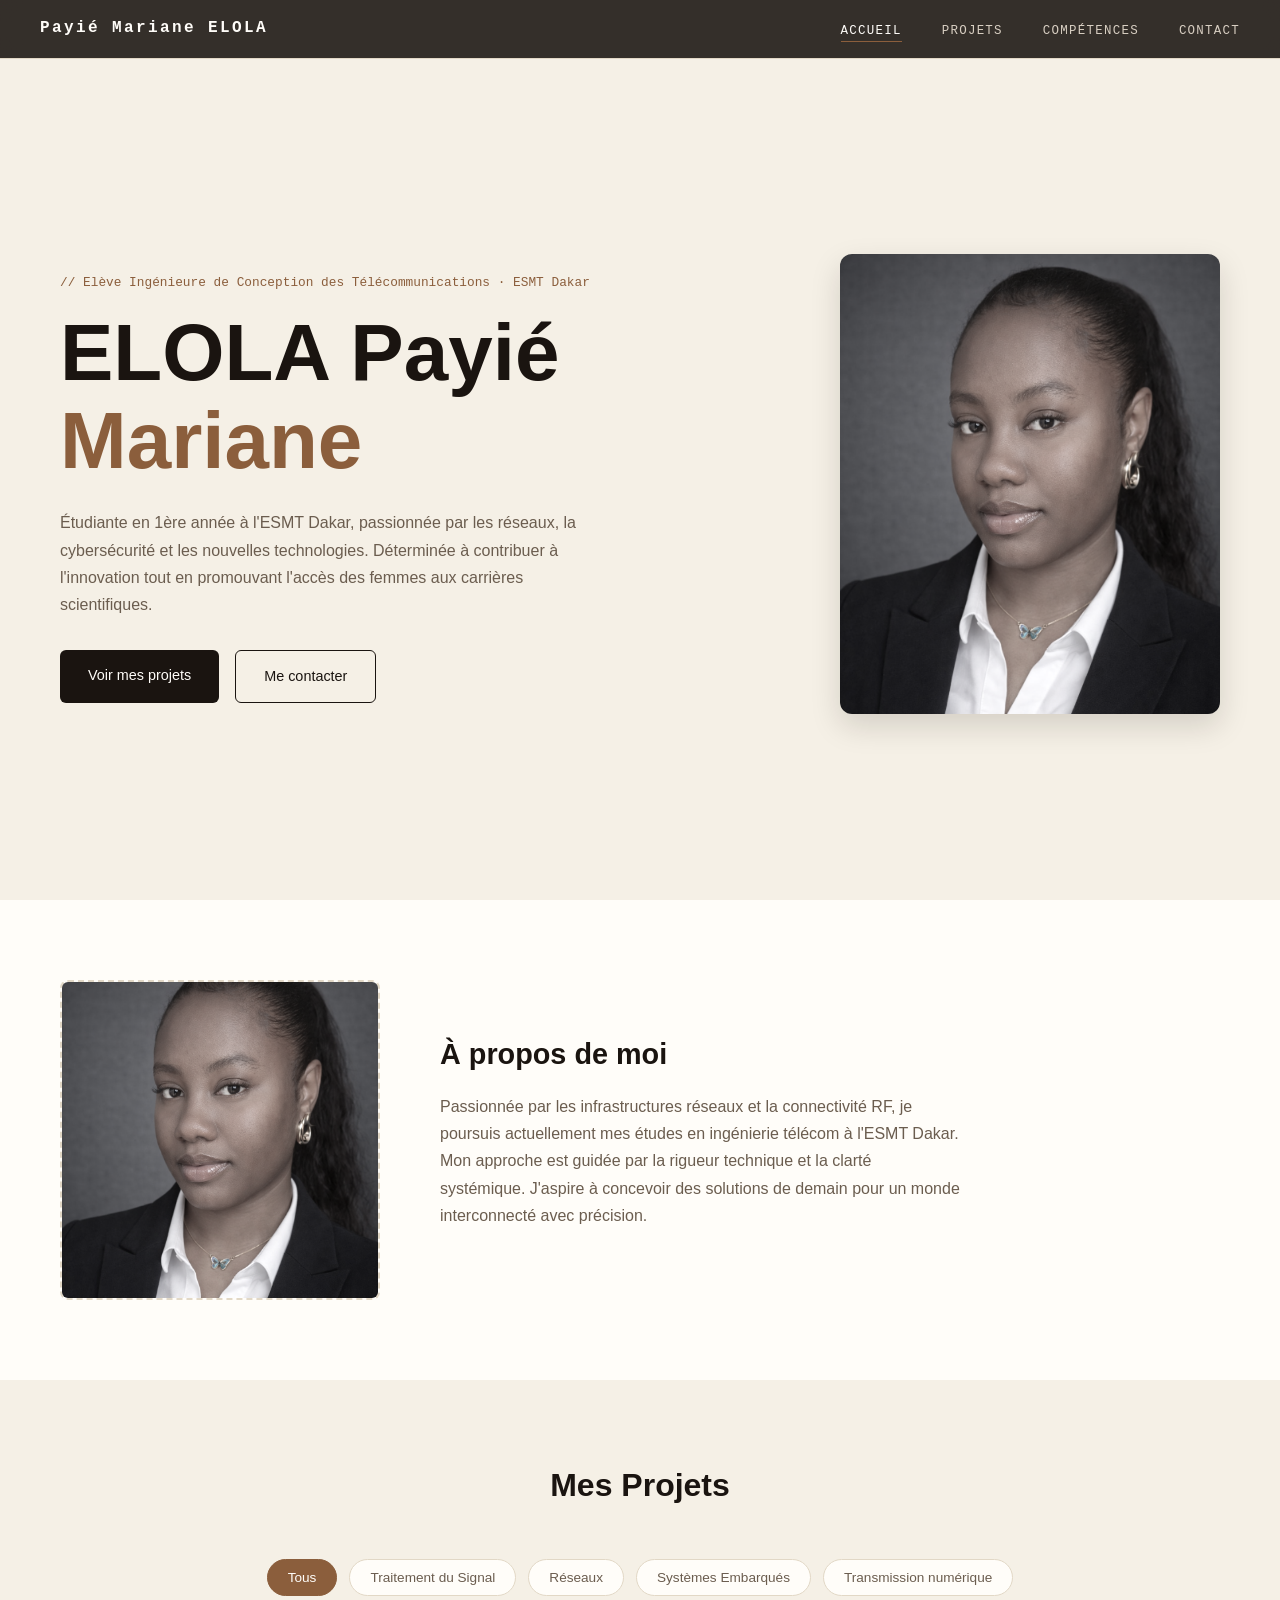
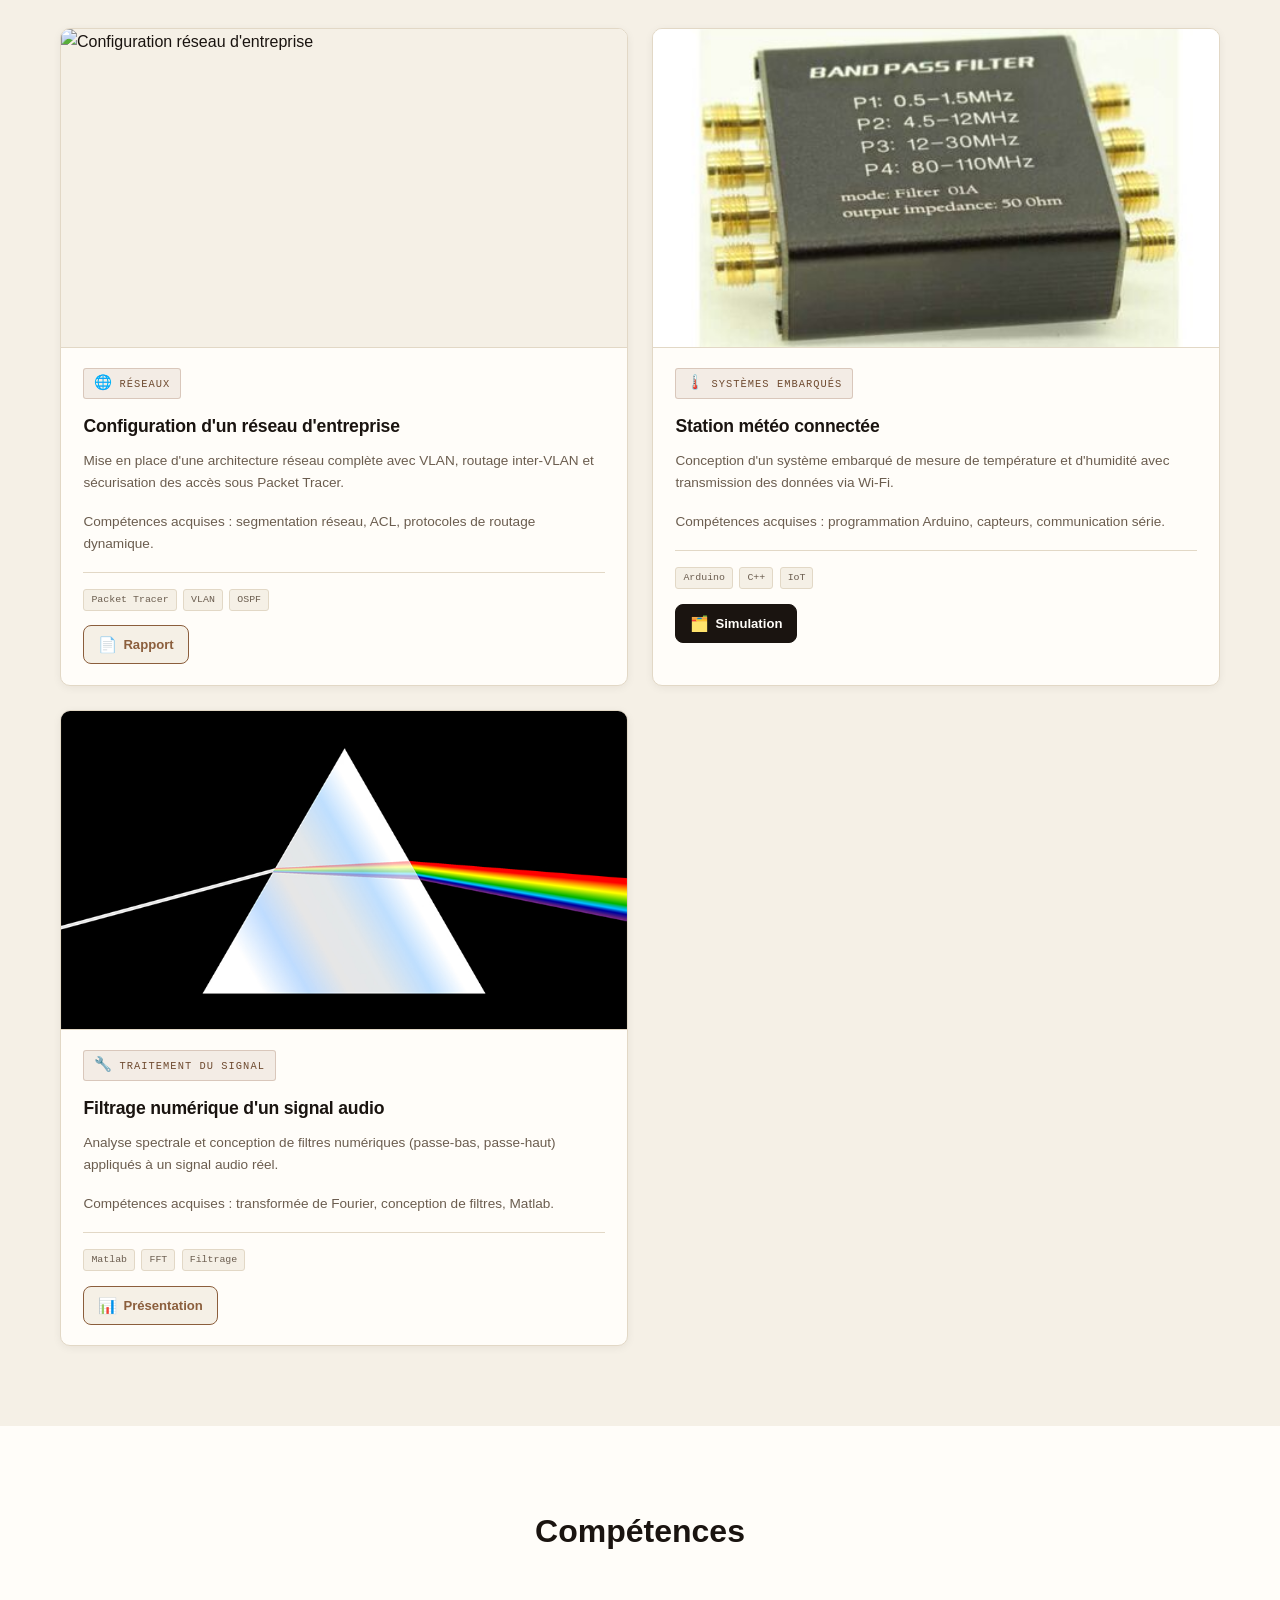
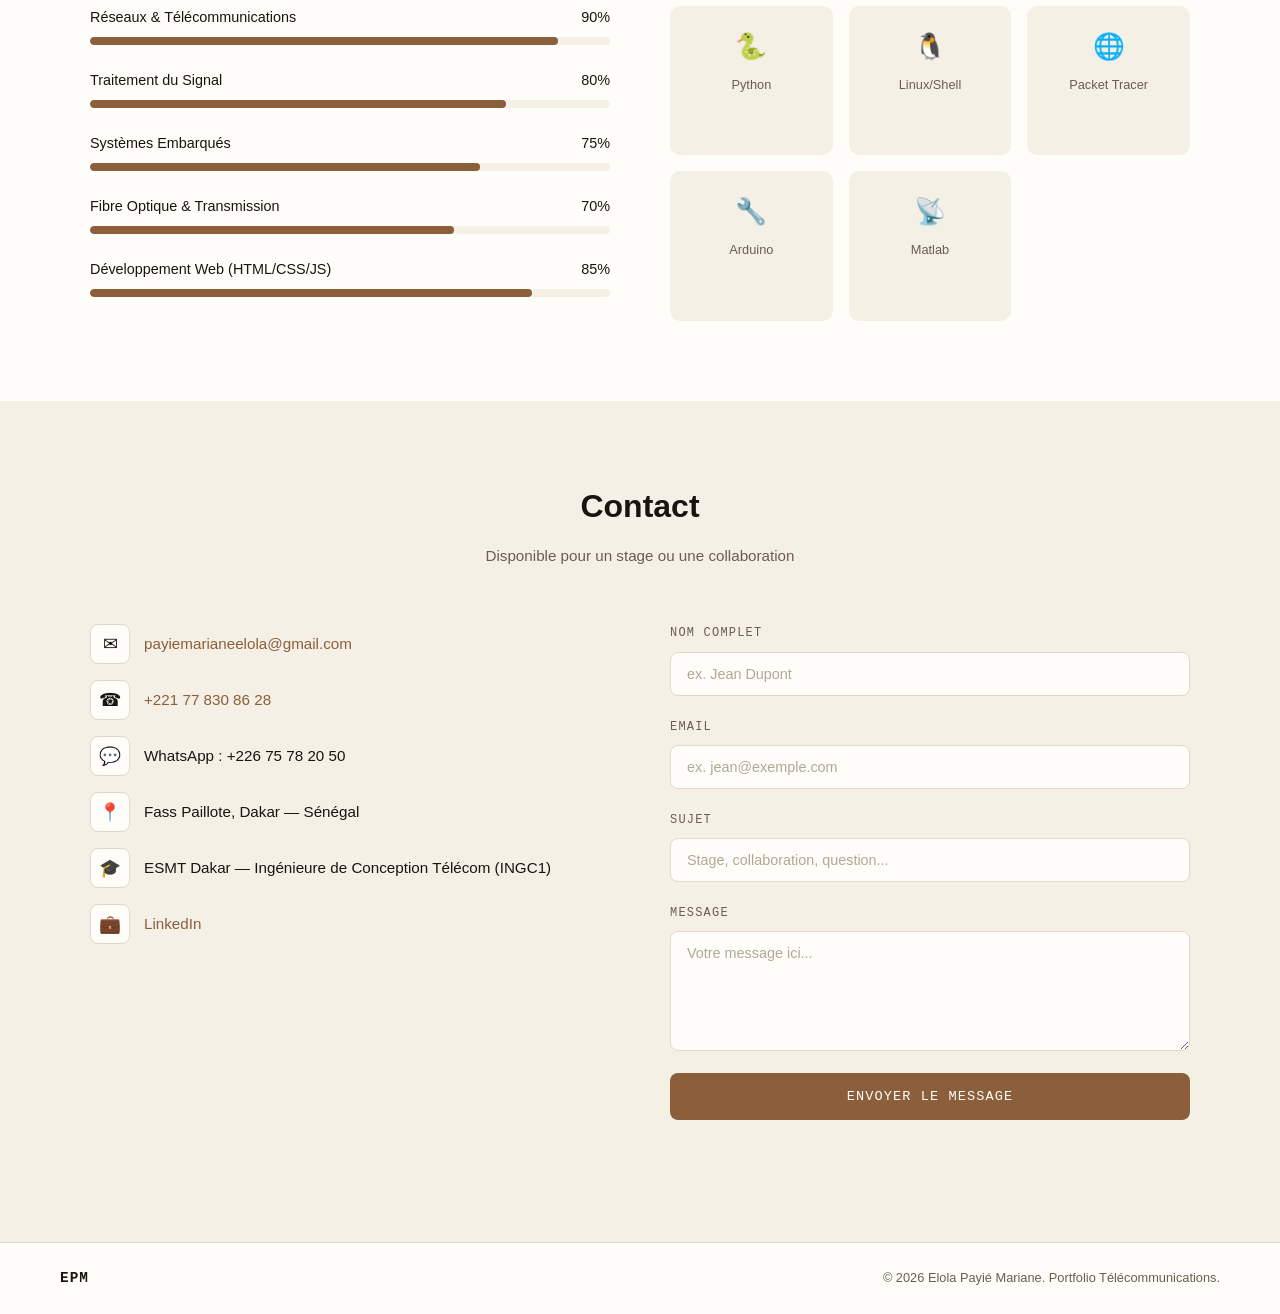
==== commit 0a3267eb: "Update index.html" ====
--- a/index.html
+++ b/index.html
@@ -84,7 +84,7 @@
       <!-- PROJET 1 -->
       <div class="carte-projet-portfolio" data-categorie="reseaux">
         <div class="image-projet-placeholder">
-          <img src="assets/projets/exemple-reseaux.png doc_6a4921a5d332b4.07834984.pkt" alt="Configuration réseau d'entreprise">
+          <img src="assets/projets/exemple-reseaux.jpg" alt="Configuration réseau d'entreprise">
         </div>
         <div class="contenu-carte-projet">
           <div class="badge-categorie">
@@ -99,30 +99,61 @@
             <span class="tag-tech">VLAN</span>
             <span class="tag-tech">OSPF</span>
           </div>
+            <div class="liens-documents-projet">
+            <a href="assets/documents/doc_6a4921a5d332b4.07834984.pkt" target="_blank" class="lien-document lien-document-secondaire">
+              <span class="icone-document">📄</span> Rapport
+            </a>
+          </div>
         </div>
       </div>
 
       <!-- PROJET 2 -->
-      <div class="carte-projet-portfolio" data-categorie="reseaux">
+      <div class="carte-projet-portfolio" data-categorie="embarque">
         <div class="image-projet-placeholder">
-          <img src="assets/projets/exemple-reseaux.jpg" alt="Configuration réseau d'entreprise">
+          <img src="assets/projets/exemple-embarque.jpg" alt="Système embarqué Arduino">
         </div>
         <div class="contenu-carte-projet">
           <div class="badge-categorie">
-            <span class="icone-badge">🌐</span>
-            RÉSEAUX
-          </div>
-          <h3>Configuration d'un réseau d'entreprise</h3>
-          <p>Mise en place d'une architecture réseau complète avec VLAN, routage inter-VLAN et sécurisation des accès sous Packet Tracer.</p>
-          <p class="competences-projet">Compétences acquises : segmentation réseau, ACL, protocoles de routage dynamique.</p>
+            <span class="icone-badge">🌡️</span>
+            SYSTÈMES EMBARQUÉS
+          </div>
+          <h3>Station météo connectée</h3>
+          <p>Conception d'un système embarqué de mesure de température et d'humidité avec transmission des données via Wi-Fi.</p>
+          <p class="competences-projet">Compétences acquises : programmation Arduino, capteurs, communication série.</p>
           <div class="tags-technologies">
-            <span class="tag-tech">Packet Tracer</span>
-            <span class="tag-tech">VLAN</span>
-            <span class="tag-tech">OSPF</span>
+            <span class="tag-tech">Arduino</span>
+            <span class="tag-tech">C++</span>
+            <span class="tag-tech">IoT</span>
           </div>
           <div class="liens-documents-projet">
-            <a href="assets/documents/doc_6a4921a5d332b4.07834984.pkt" target="_blank" class="lien-document lien-document-secondaire">
-              <span class="icone-document">📄</span> Rapport
+            <a href="assets/documents/Rapport_dht11.pdf" target="_blank" class="lien-document lien-document-principal">
+              <span class="icone-document">🗂️</span> Simulation
+            </a>
+          </div>
+        </div>
+      </div>
+
+      <!-- PROJET 3 -->
+      <div class="carte-projet-portfolio" data-categorie="signal">
+        <div class="image-projet-placeholder">
+          <img src="assets/projets/exemple-signal.jpg" alt="Traitement du signal Matlab">
+        </div>
+        <div class="contenu-carte-projet">
+          <div class="badge-categorie">
+            <span class="icone-badge">🔧</span>
+            TRAITEMENT DU SIGNAL
+          </div>
+          <h3>Filtrage numérique d'un signal audio</h3>
+          <p>Analyse spectrale et conception de filtres numériques (passe-bas, passe-haut) appliqués à un signal audio réel.</p>
+          <p class="competences-projet">Compétences acquises : transformée de Fourier, conception de filtres, Matlab.</p>
+          <div class="tags-technologies">
+            <span class="tag-tech">Matlab</span>
+            <span class="tag-tech">FFT</span>
+            <span class="tag-tech">Filtrage</span>
+          </div>
+          <div class="liens-documents-projet">
+            <a href="assets/documents/doc_6a491d447d8225.35027566.pdf" target="_blank" class="lien-document lien-document-secondaire">
+              <span class="icone-document">📊</span> Présentation
             </a>
           </div>
         </div>
@@ -240,12 +271,6 @@
         </ul>
       </div>
 
-      <!--
-        FORMULAIRE via Formspree (aucun serveur nécessaire) :
-        1. Crée un compte sur https://formspree.io
-        2. Crée un "Form", copie l'URL du type https://formspree.io/f/xxxxxxx
-        3. Remplace l'URL ci-dessous (action) par la tienne
-      -->
       <form class="contact-form" id="contactForm" action="https://formspree.io/f/xkolazkb" method="POST" novalidate>
         <div class="form-group">
           <label for="name">Nom complet</label>
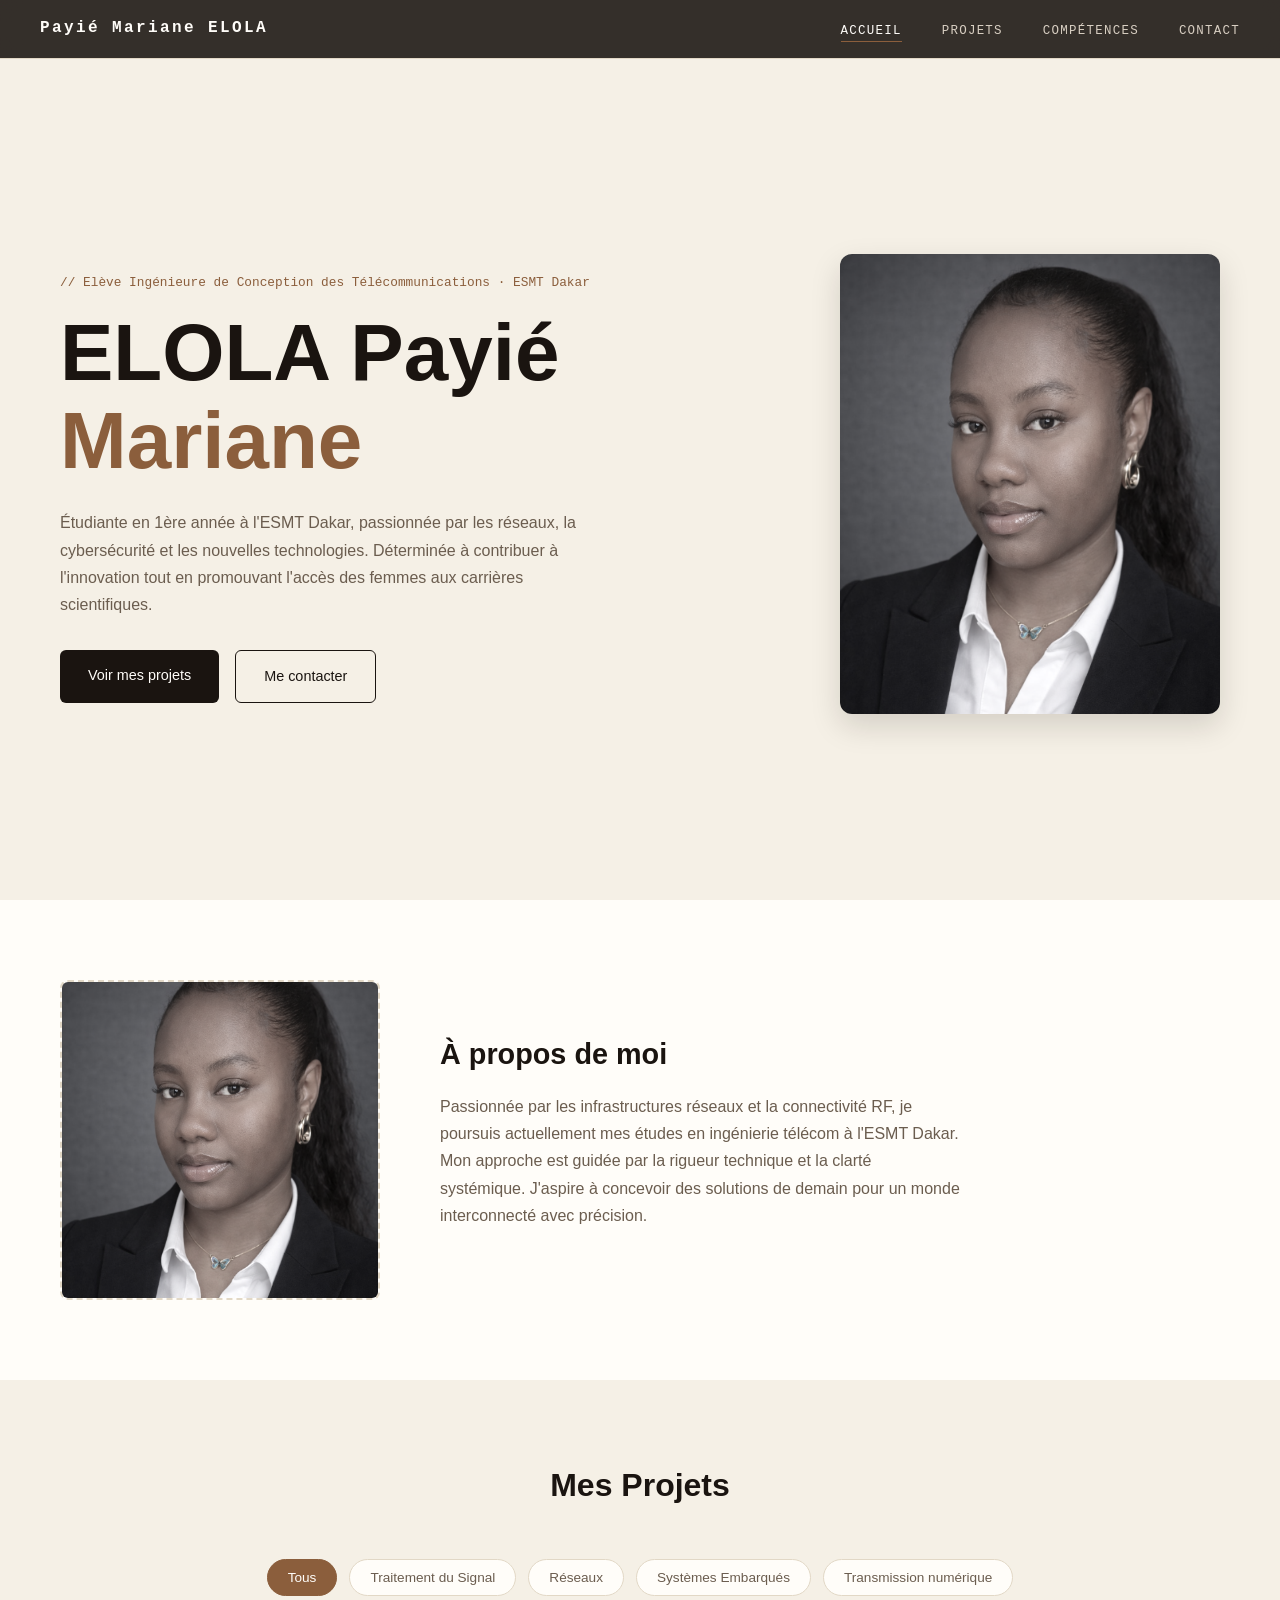
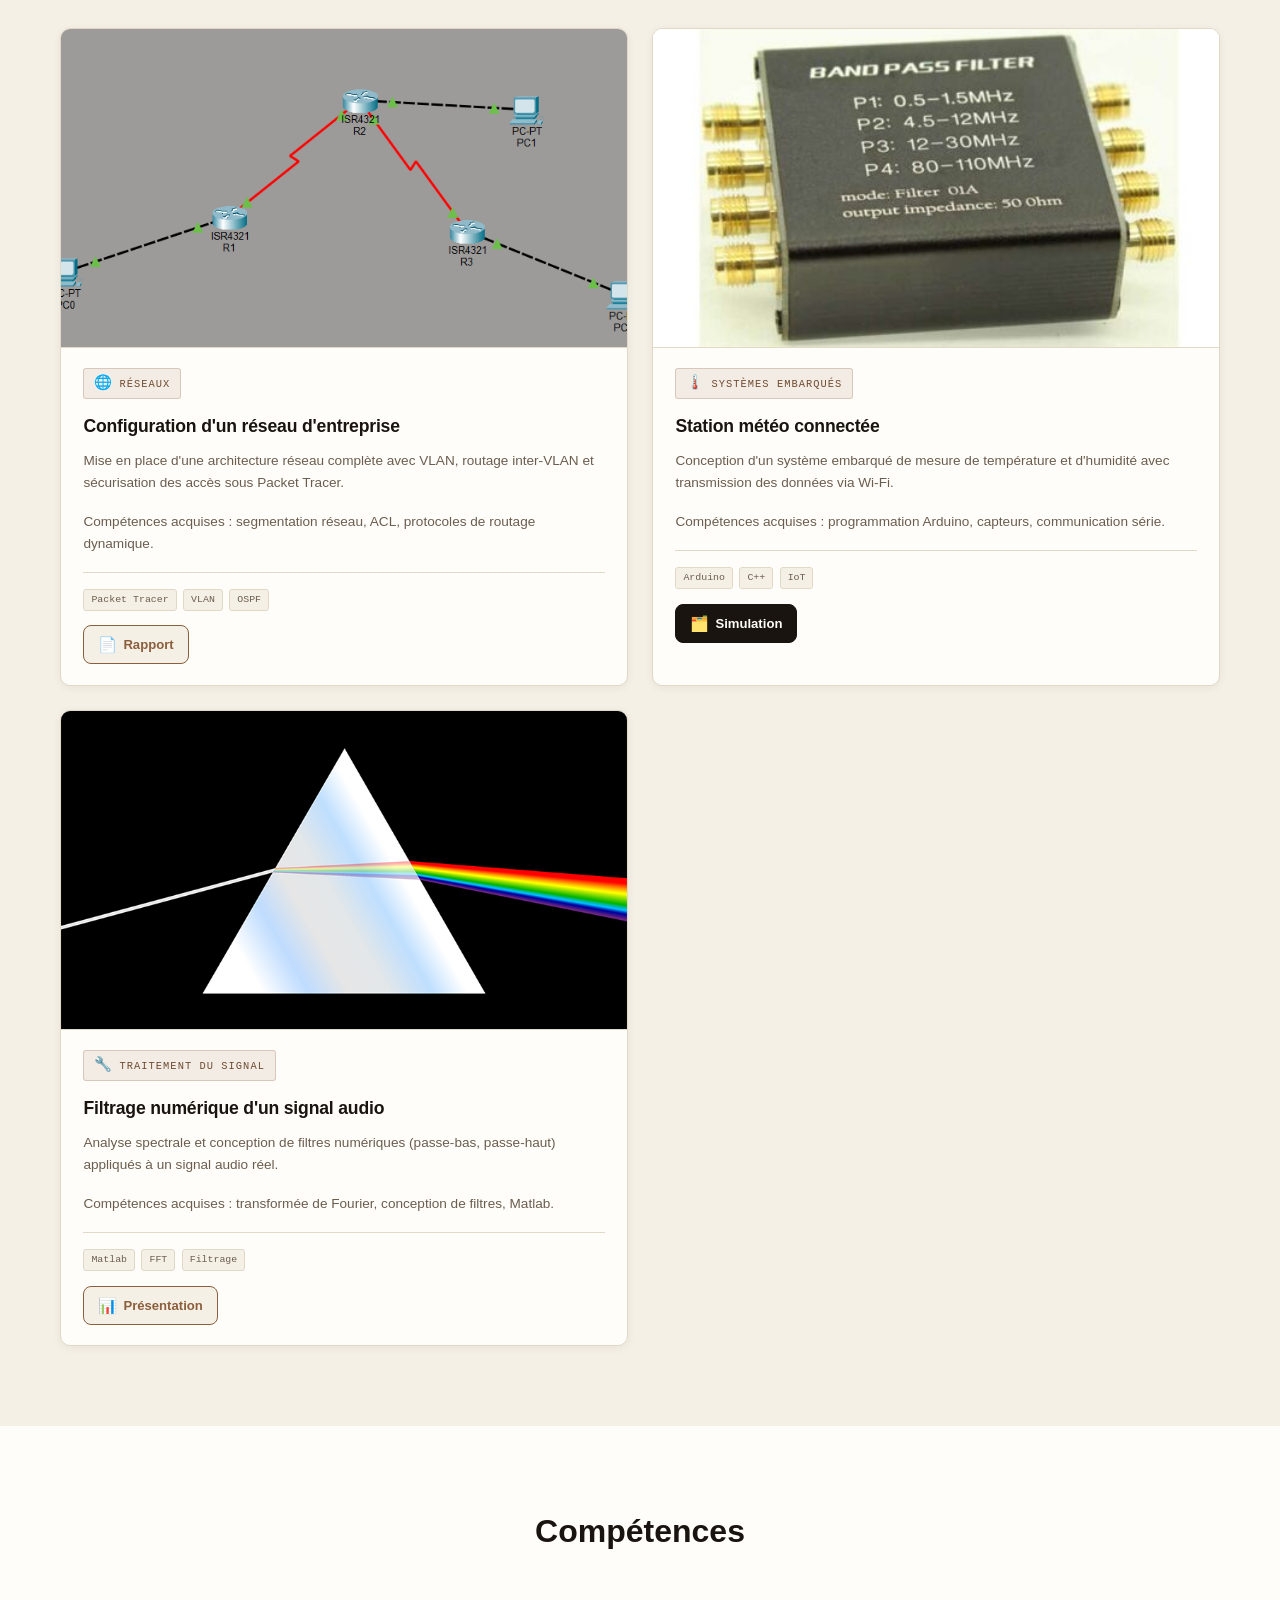
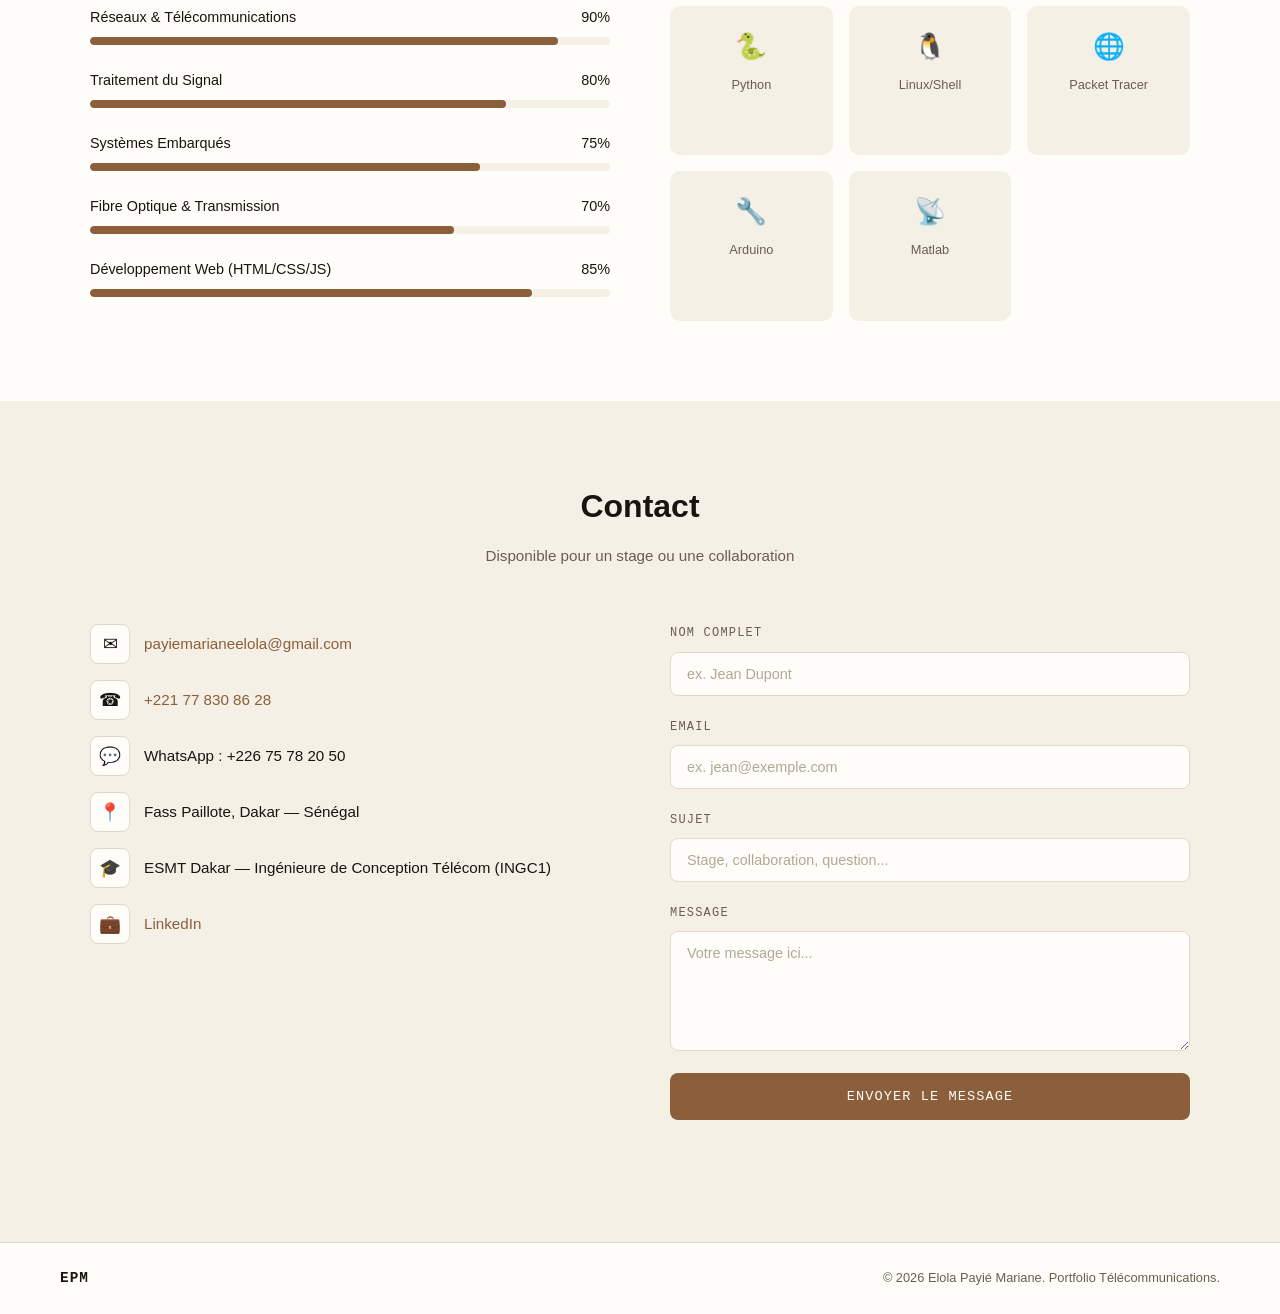
==== commit d905c6d9: "Update index.html" ====
--- a/index.html
+++ b/index.html
@@ -84,7 +84,7 @@
       <!-- PROJET 1 -->
       <div class="carte-projet-portfolio" data-categorie="reseaux">
         <div class="image-projet-placeholder">
-          <img src="assets/projets/exemple-reseaux.jpg" alt="Configuration réseau d'entreprise">
+          <img src="assets/projets/exemple-reseaux.png" alt="Configuration réseau d'entreprise">
         </div>
         <div class="contenu-carte-projet">
           <div class="badge-categorie">
